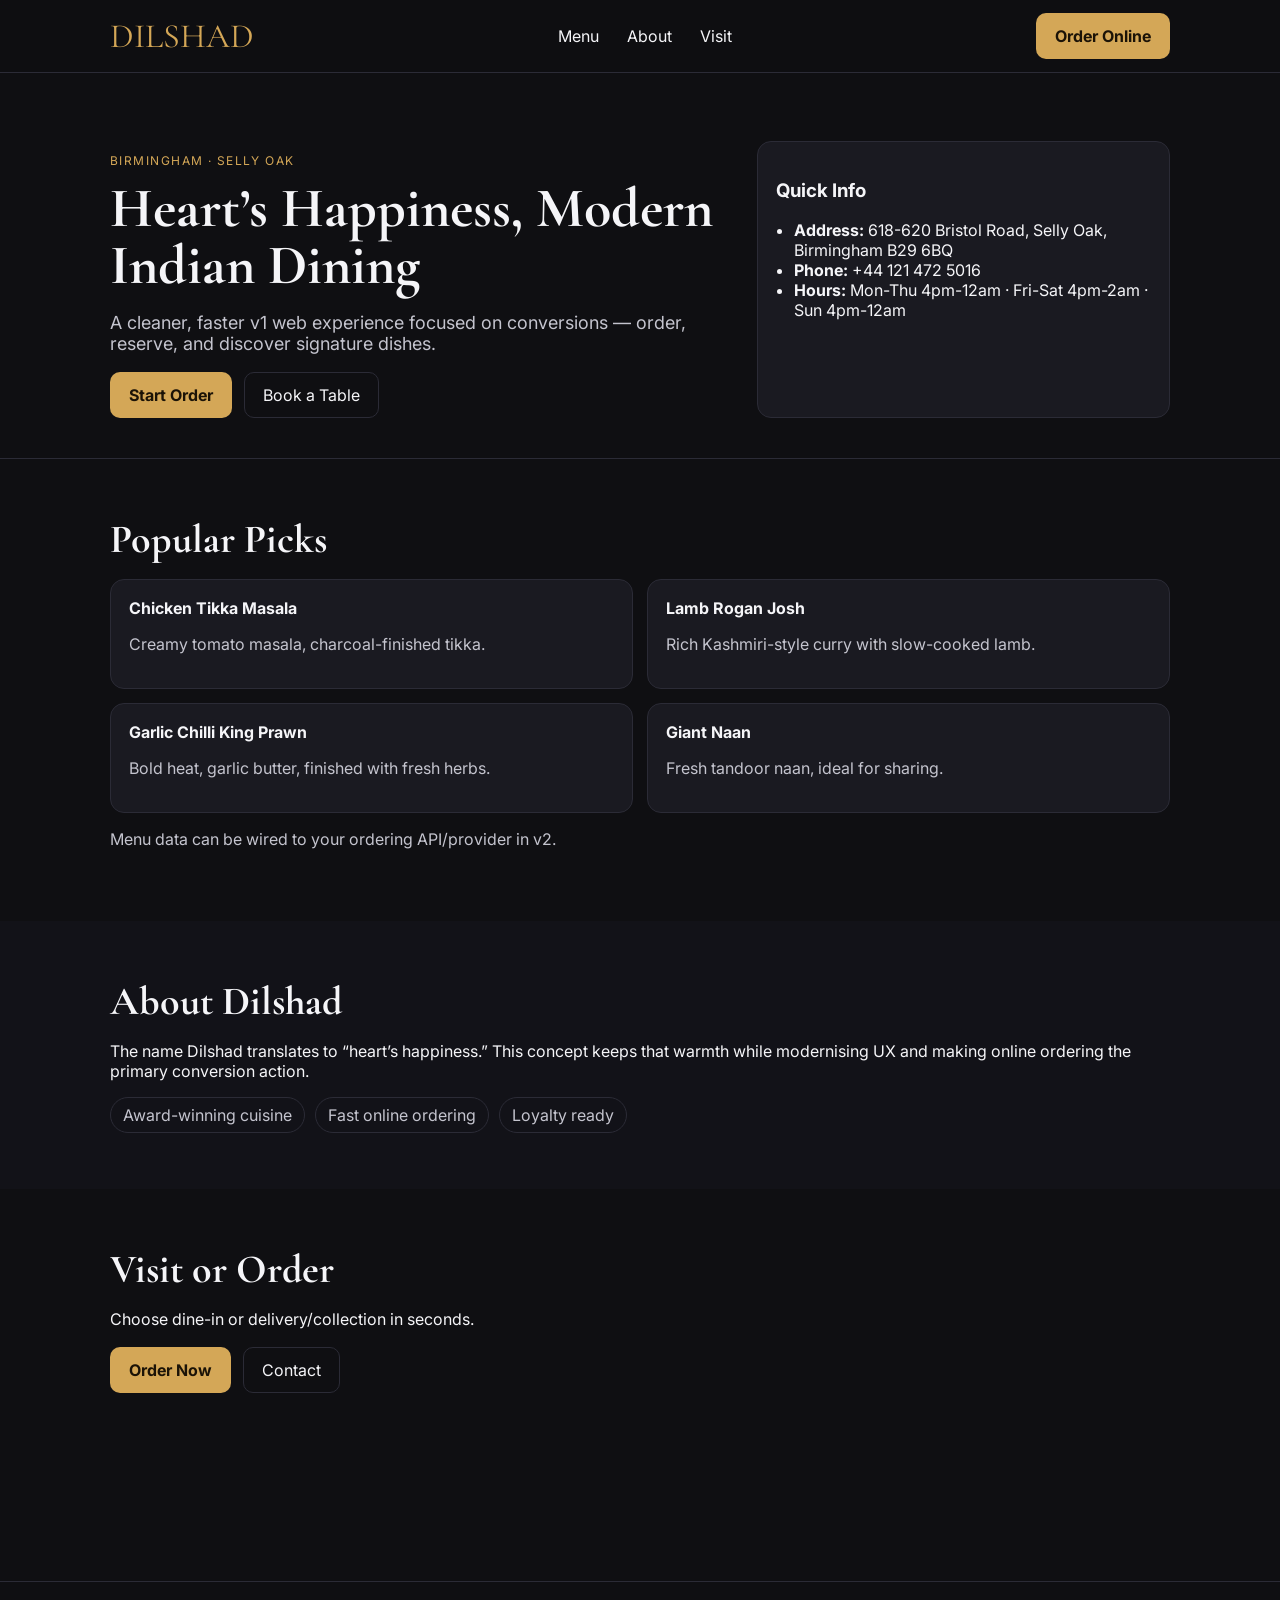
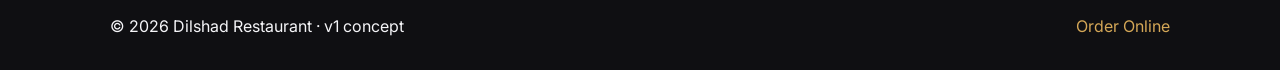
==== index.html @ 2180d4bb "feat: launch Dilshad v1 static website concept with ordering integration" ====
<!doctype html>
<html lang="en">
<head>
  <meta charset="UTF-8" />
  <meta name="viewport" content="width=device-width, initial-scale=1.0" />
  <title>Dilshad Restaurant | Birmingham</title>
  <meta name="description" content="Modern v1 website concept for Dilshad Restaurant with direct ordering integration." />
  <link rel="preconnect" href="https://fonts.googleapis.com">
  <link rel="preconnect" href="https://fonts.gstatic.com" crossorigin>
  <link href="https://fonts.googleapis.com/css2?family=Cormorant+Garamond:wght@500;700&family=Inter:wght@400;500;600;700&display=swap" rel="stylesheet">
  <link rel="stylesheet" href="styles.css" />
</head>
<body>
  <header class="site-header">
    <div class="container nav-wrap">
      <div class="brand">DILSHAD</div>
      <nav>
        <a href="#menu">Menu</a>
        <a href="#about">About</a>
        <a href="#visit">Visit</a>
      </nav>
      <a class="btn btn-primary" id="orderTopBtn" href="#">Order Online</a>
    </div>
  </header>

  <section class="hero">
    <div class="container hero-grid">
      <div>
        <p class="eyebrow">Birmingham · Selly Oak</p>
        <h1>Heart’s Happiness, Modern Indian Dining</h1>
        <p class="lead">A cleaner, faster v1 web experience focused on conversions — order, reserve, and discover signature dishes.</p>
        <div class="hero-cta">
          <a class="btn btn-primary" id="orderHeroBtn" href="#">Start Order</a>
          <a class="btn" id="bookBtn" href="https://dilshadrestau.com/book-a-table" target="_blank" rel="noopener">Book a Table</a>
        </div>
      </div>
      <div class="card">
        <h3>Quick Info</h3>
        <ul>
          <li><strong>Address:</strong> 618-620 Bristol Road, Selly Oak, Birmingham B29 6BQ</li>
          <li><strong>Phone:</strong> +44 121 472 5016</li>
          <li><strong>Hours:</strong> Mon-Thu 4pm-12am · Fri-Sat 4pm-2am · Sun 4pm-12am</li>
        </ul>
      </div>
    </div>
  </section>

  <section class="section" id="menu">
    <div class="container">
      <h2>Popular Picks</h2>
      <div class="menu-grid">
        <article class="dish"><h4>Chicken Tikka Masala</h4><p>Creamy tomato masala, charcoal-finished tikka.</p></article>
        <article class="dish"><h4>Lamb Rogan Josh</h4><p>Rich Kashmiri-style curry with slow-cooked lamb.</p></article>
        <article class="dish"><h4>Garlic Chilli King Prawn</h4><p>Bold heat, garlic butter, finished with fresh herbs.</p></article>
        <article class="dish"><h4>Giant Naan</h4><p>Fresh tandoor naan, ideal for sharing.</p></article>
      </div>
      <p class="muted">Menu data can be wired to your ordering API/provider in v2.</p>
    </div>
  </section>

  <section class="section alt" id="about">
    <div class="container">
      <h2>About Dilshad</h2>
      <p>The name Dilshad translates to “heart’s happiness.” This concept keeps that warmth while modernising UX and making online ordering the primary conversion action.</p>
      <div class="pills">
        <span>Award-winning cuisine</span>
        <span>Fast online ordering</span>
        <span>Loyalty ready</span>
      </div>
    </div>
  </section>

  <section class="section" id="visit">
    <div class="container split">
      <div>
        <h2>Visit or Order</h2>
        <p>Choose dine-in or delivery/collection in seconds.</p>
        <div class="hero-cta">
          <a class="btn btn-primary" id="orderBottomBtn" href="#">Order Now</a>
          <a class="btn" href="https://dilshadrestau.com/contactus" target="_blank" rel="noopener">Contact</a>
        </div>
      </div>
      <iframe class="map" loading="lazy" src="https://maps.google.com/maps?q=618-620%20Bristol%20Road%20Selly%20Oak%20Birmingham&t=&z=14&ie=UTF8&iwloc=&output=embed"></iframe>
    </div>
  </section>

  <footer class="site-footer">
    <div class="container footer-wrap">
      <p>© <span id="year"></span> Dilshad Restaurant · v1 concept</p>
      <a id="orderFooterBtn" href="#">Order Online</a>
    </div>
  </footer>

  <script src="script.js"></script>
</body>
</html>
---- styles.css ----
:root{--bg:#0f0f12;--card:#1a1a21;--text:#f5f5f8;--muted:#c4c4ce;--accent:#d4a757;--line:#2b2b36}
*{box-sizing:border-box}body{margin:0;font-family:Inter,system-ui,sans-serif;background:var(--bg);color:var(--text)}
.container{max-width:1100px;margin:0 auto;padding:0 20px}.site-header{position:sticky;top:0;background:rgba(15,15,18,.9);backdrop-filter:blur(8px);border-bottom:1px solid var(--line)}
.nav-wrap{display:flex;align-items:center;justify-content:space-between;height:72px}.brand{font-family:"Cormorant Garamond",serif;font-size:34px;color:var(--accent)}
nav a{color:var(--text);text-decoration:none;margin:0 12px}.btn{display:inline-block;padding:12px 18px;border-radius:10px;border:1px solid var(--line);color:var(--text);text-decoration:none}
.btn-primary{background:var(--accent);color:#1b1307;border-color:transparent;font-weight:700}.hero{padding:68px 0 40px;border-bottom:1px solid var(--line)}
.hero-grid{display:grid;grid-template-columns:1.2fr .8fr;gap:28px}h1,h2{font-family:"Cormorant Garamond",serif;margin:0 0 10px}h1{font-size:56px;line-height:1.02}h2{font-size:40px}
.eyebrow{text-transform:uppercase;letter-spacing:.12em;color:var(--accent);font-size:12px}.lead{font-size:18px;color:var(--muted);max-width:680px}.hero-cta{display:flex;gap:12px;margin-top:18px;flex-wrap:wrap}
.card,.dish{background:var(--card);border:1px solid var(--line);border-radius:14px;padding:18px}.card ul{padding-left:18px}.section{padding:56px 0}.alt{background:#121218}
.menu-grid{display:grid;grid-template-columns:repeat(2,minmax(0,1fr));gap:14px;margin-top:16px}.dish h4{margin:0 0 6px}.dish p,.muted{color:var(--muted)}
.pills{display:flex;flex-wrap:wrap;gap:10px;margin-top:14px}.pills span{padding:7px 12px;border:1px solid var(--line);border-radius:999px;color:var(--muted)}
.split{display:grid;grid-template-columns:1fr 1fr;gap:20px;align-items:stretch}.map{width:100%;min-height:280px;border:0;border-radius:14px}
.site-footer{border-top:1px solid var(--line);padding:18px 0}.footer-wrap{display:flex;justify-content:space-between;align-items:center}.footer-wrap a{color:var(--accent);text-decoration:none}
@media (max-width:900px){h1{font-size:44px}.hero-grid,.split,.menu-grid{grid-template-columns:1fr}nav{display:none}}
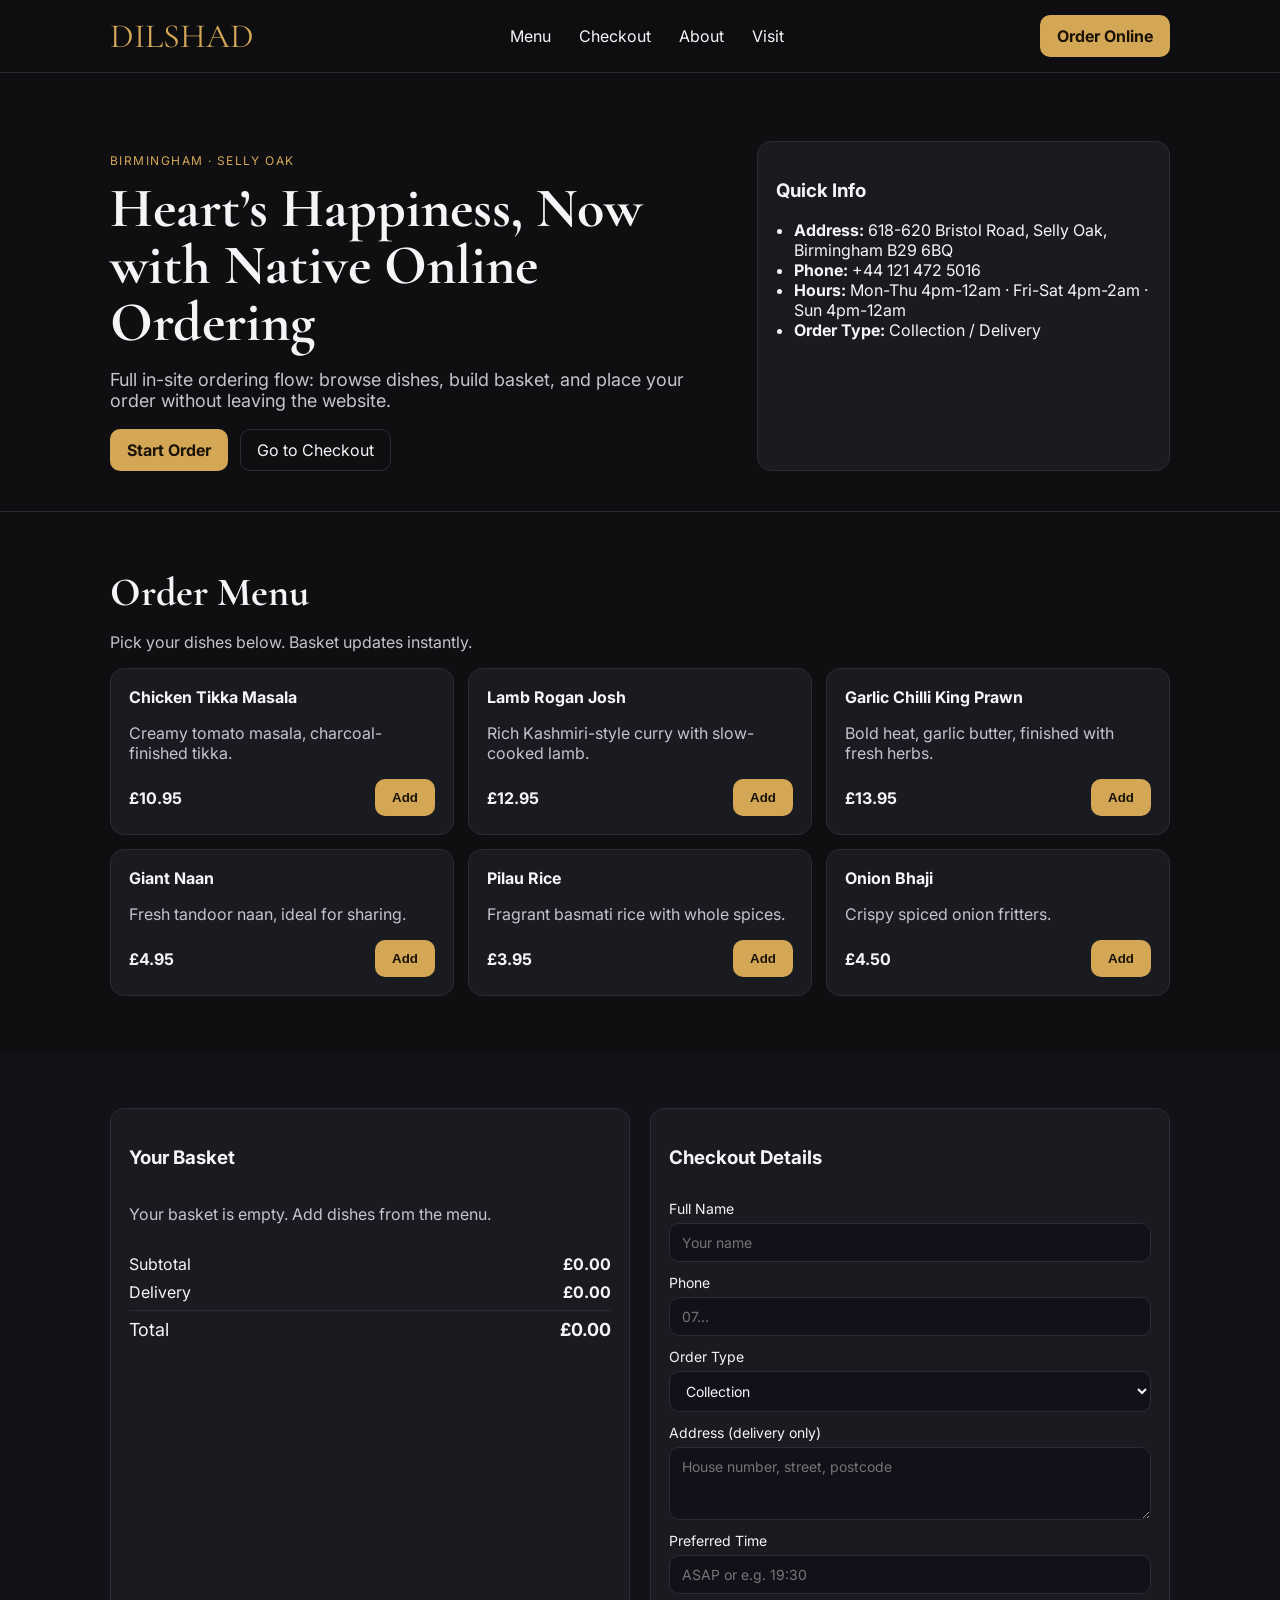
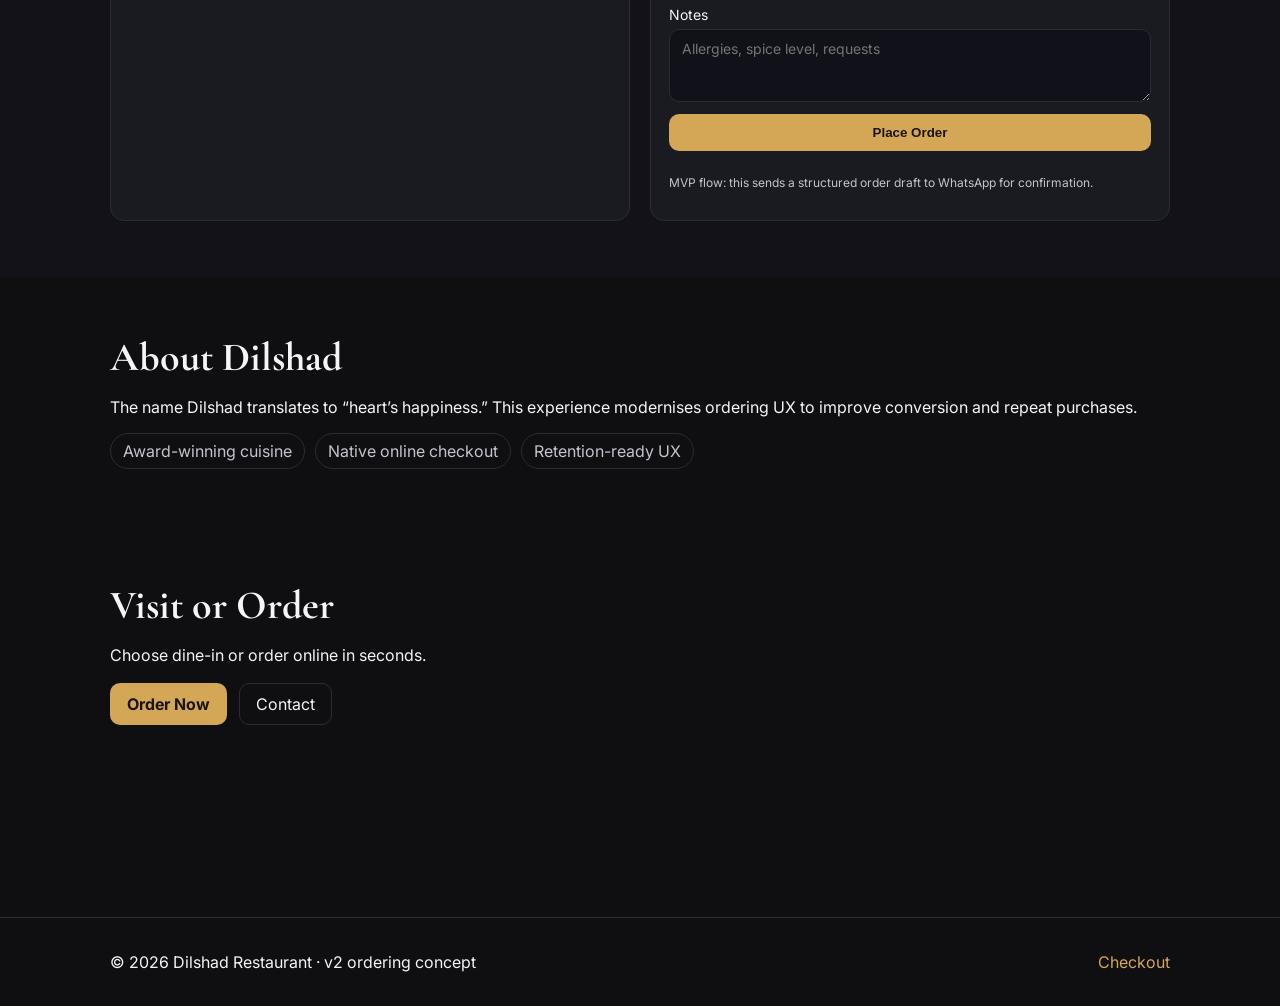
==== commit d473f238: "Implement native menu/cart/checkout MVP (option 2)" ====
--- a/index.html
+++ b/index.html
@@ -4,7 +4,7 @@
   <meta charset="UTF-8" />
   <meta name="viewport" content="width=device-width, initial-scale=1.0" />
   <title>Dilshad Restaurant | Birmingham</title>
-  <meta name="description" content="Modern v1 website concept for Dilshad Restaurant with direct ordering integration." />
+  <meta name="description" content="Modern v1 website concept for Dilshad Restaurant with native menu, basket, and checkout flow." />
   <link rel="preconnect" href="https://fonts.googleapis.com">
   <link rel="preconnect" href="https://fonts.gstatic.com" crossorigin>
   <link href="https://fonts.googleapis.com/css2?family=Cormorant+Garamond:wght@500;700&family=Inter:wght@400;500;600;700&display=swap" rel="stylesheet">
@@ -16,10 +16,11 @@
       <div class="brand">DILSHAD</div>
       <nav>
         <a href="#menu">Menu</a>
+        <a href="#checkout">Checkout</a>
         <a href="#about">About</a>
         <a href="#visit">Visit</a>
       </nav>
-      <a class="btn btn-primary" id="orderTopBtn" href="#">Order Online</a>
+      <a class="btn btn-primary" href="#menu">Order Online</a>
     </div>
   </header>
 
@@ -27,11 +28,11 @@
     <div class="container hero-grid">
       <div>
         <p class="eyebrow">Birmingham · Selly Oak</p>
-        <h1>Heart’s Happiness, Modern Indian Dining</h1>
-        <p class="lead">A cleaner, faster v1 web experience focused on conversions — order, reserve, and discover signature dishes.</p>
+        <h1>Heart’s Happiness, Now with Native Online Ordering</h1>
+        <p class="lead">Full in-site ordering flow: browse dishes, build basket, and place your order without leaving the website.</p>
         <div class="hero-cta">
-          <a class="btn btn-primary" id="orderHeroBtn" href="#">Start Order</a>
-          <a class="btn" id="bookBtn" href="https://dilshadrestau.com/book-a-table" target="_blank" rel="noopener">Book a Table</a>
+          <a class="btn btn-primary" href="#menu">Start Order</a>
+          <a class="btn" href="#checkout">Go to Checkout</a>
         </div>
       </div>
       <div class="card">
@@ -40,6 +41,7 @@
           <li><strong>Address:</strong> 618-620 Bristol Road, Selly Oak, Birmingham B29 6BQ</li>
           <li><strong>Phone:</strong> +44 121 472 5016</li>
           <li><strong>Hours:</strong> Mon-Thu 4pm-12am · Fri-Sat 4pm-2am · Sun 4pm-12am</li>
+          <li><strong>Order Type:</strong> Collection / Delivery</li>
         </ul>
       </div>
     </div>
@@ -47,25 +49,69 @@
 
   <section class="section" id="menu">
     <div class="container">
-      <h2>Popular Picks</h2>
-      <div class="menu-grid">
-        <article class="dish"><h4>Chicken Tikka Masala</h4><p>Creamy tomato masala, charcoal-finished tikka.</p></article>
-        <article class="dish"><h4>Lamb Rogan Josh</h4><p>Rich Kashmiri-style curry with slow-cooked lamb.</p></article>
-        <article class="dish"><h4>Garlic Chilli King Prawn</h4><p>Bold heat, garlic butter, finished with fresh herbs.</p></article>
-        <article class="dish"><h4>Giant Naan</h4><p>Fresh tandoor naan, ideal for sharing.</p></article>
-      </div>
-      <p class="muted">Menu data can be wired to your ordering API/provider in v2.</p>
+      <h2>Order Menu</h2>
+      <p class="muted">Pick your dishes below. Basket updates instantly.</p>
+
+      <div class="menu-grid" id="menuGrid"></div>
     </div>
   </section>
 
-  <section class="section alt" id="about">
+  <section class="section alt" id="checkout">
+    <div class="container checkout-grid">
+      <div class="card">
+        <h3>Your Basket</h3>
+        <div id="cartItems" class="cart-items"></div>
+        <div class="totals">
+          <div><span>Subtotal</span><strong id="subtotal">£0.00</strong></div>
+          <div><span>Delivery</span><strong id="delivery">£0.00</strong></div>
+          <div class="grand"><span>Total</span><strong id="total">£0.00</strong></div>
+        </div>
+      </div>
+
+      <form id="checkoutForm" class="card checkout-form">
+        <h3>Checkout Details</h3>
+
+        <label>Full Name
+          <input required name="name" type="text" placeholder="Your name" />
+        </label>
+
+        <label>Phone
+          <input required name="phone" type="tel" placeholder="07..." />
+        </label>
+
+        <label>Order Type
+          <select name="orderType" id="orderType">
+            <option value="collection">Collection</option>
+            <option value="delivery">Delivery (+£2.50)</option>
+          </select>
+        </label>
+
+        <label id="addressWrap">Address (delivery only)
+          <textarea name="address" id="address" rows="3" placeholder="House number, street, postcode"></textarea>
+        </label>
+
+        <label>Preferred Time
+          <input name="time" type="text" placeholder="ASAP or e.g. 19:30" />
+        </label>
+
+        <label>Notes
+          <textarea name="notes" rows="3" placeholder="Allergies, spice level, requests"></textarea>
+        </label>
+
+        <button class="btn btn-primary" type="submit">Place Order</button>
+        <p class="muted small">MVP flow: this sends a structured order draft to WhatsApp for confirmation.</p>
+      </form>
+    </div>
+  </section>
+
+  <section class="section" id="about">
     <div class="container">
       <h2>About Dilshad</h2>
-      <p>The name Dilshad translates to “heart’s happiness.” This concept keeps that warmth while modernising UX and making online ordering the primary conversion action.</p>
+      <p>The name Dilshad translates to “heart’s happiness.” This experience modernises ordering UX to improve conversion and repeat purchases.</p>
       <div class="pills">
         <span>Award-winning cuisine</span>
-        <span>Fast online ordering</span>
-        <span>Loyalty ready</span>
+        <span>Native online checkout</span>
+        <span>Retention-ready UX</span>
       </div>
     </div>
   </section>
@@ -74,9 +120,9 @@
     <div class="container split">
       <div>
         <h2>Visit or Order</h2>
-        <p>Choose dine-in or delivery/collection in seconds.</p>
+        <p>Choose dine-in or order online in seconds.</p>
         <div class="hero-cta">
-          <a class="btn btn-primary" id="orderBottomBtn" href="#">Order Now</a>
+          <a class="btn btn-primary" href="#menu">Order Now</a>
           <a class="btn" href="https://dilshadrestau.com/contactus" target="_blank" rel="noopener">Contact</a>
         </div>
       </div>
@@ -86,11 +132,11 @@
 
   <footer class="site-footer">
     <div class="container footer-wrap">
-      <p>© <span id="year"></span> Dilshad Restaurant · v1 concept</p>
-      <a id="orderFooterBtn" href="#">Order Online</a>
+      <p>© <span id="year"></span> Dilshad Restaurant · v2 ordering concept</p>
+      <a href="#checkout">Checkout</a>
     </div>
   </footer>
 
   <script src="script.js"></script>
 </body>
-</html>+</html>
--- a/styles.css
+++ b/styles.css
@@ -1,14 +1,46 @@
 :root{--bg:#0f0f12;--card:#1a1a21;--text:#f5f5f8;--muted:#c4c4ce;--accent:#d4a757;--line:#2b2b36}
-*{box-sizing:border-box}body{margin:0;font-family:Inter,system-ui,sans-serif;background:var(--bg);color:var(--text)}
-.container{max-width:1100px;margin:0 auto;padding:0 20px}.site-header{position:sticky;top:0;background:rgba(15,15,18,.9);backdrop-filter:blur(8px);border-bottom:1px solid var(--line)}
-.nav-wrap{display:flex;align-items:center;justify-content:space-between;height:72px}.brand{font-family:"Cormorant Garamond",serif;font-size:34px;color:var(--accent)}
-nav a{color:var(--text);text-decoration:none;margin:0 12px}.btn{display:inline-block;padding:12px 18px;border-radius:10px;border:1px solid var(--line);color:var(--text);text-decoration:none}
-.btn-primary{background:var(--accent);color:#1b1307;border-color:transparent;font-weight:700}.hero{padding:68px 0 40px;border-bottom:1px solid var(--line)}
-.hero-grid{display:grid;grid-template-columns:1.2fr .8fr;gap:28px}h1,h2{font-family:"Cormorant Garamond",serif;margin:0 0 10px}h1{font-size:56px;line-height:1.02}h2{font-size:40px}
-.eyebrow{text-transform:uppercase;letter-spacing:.12em;color:var(--accent);font-size:12px}.lead{font-size:18px;color:var(--muted);max-width:680px}.hero-cta{display:flex;gap:12px;margin-top:18px;flex-wrap:wrap}
-.card,.dish{background:var(--card);border:1px solid var(--line);border-radius:14px;padding:18px}.card ul{padding-left:18px}.section{padding:56px 0}.alt{background:#121218}
-.menu-grid{display:grid;grid-template-columns:repeat(2,minmax(0,1fr));gap:14px;margin-top:16px}.dish h4{margin:0 0 6px}.dish p,.muted{color:var(--muted)}
-.pills{display:flex;flex-wrap:wrap;gap:10px;margin-top:14px}.pills span{padding:7px 12px;border:1px solid var(--line);border-radius:999px;color:var(--muted)}
-.split{display:grid;grid-template-columns:1fr 1fr;gap:20px;align-items:stretch}.map{width:100%;min-height:280px;border:0;border-radius:14px}
-.site-footer{border-top:1px solid var(--line);padding:18px 0}.footer-wrap{display:flex;justify-content:space-between;align-items:center}.footer-wrap a{color:var(--accent);text-decoration:none}
-@media (max-width:900px){h1{font-size:44px}.hero-grid,.split,.menu-grid{grid-template-columns:1fr}nav{display:none}}
+*{box-sizing:border-box}
+body{margin:0;font-family:Inter,system-ui,sans-serif;background:var(--bg);color:var(--text)}
+.container{max-width:1100px;margin:0 auto;padding:0 20px}
+.site-header{position:sticky;top:0;background:rgba(15,15,18,.9);backdrop-filter:blur(8px);border-bottom:1px solid var(--line);z-index:20}
+.nav-wrap{display:flex;align-items:center;justify-content:space-between;height:72px}
+.brand{font-family:"Cormorant Garamond",serif;font-size:34px;color:var(--accent)}
+nav a{color:var(--text);text-decoration:none;margin:0 12px}
+.btn{display:inline-block;padding:10px 16px;border-radius:10px;border:1px solid var(--line);color:var(--text);text-decoration:none;background:transparent;cursor:pointer}
+.btn-primary{background:var(--accent);color:#1b1307;border-color:transparent;font-weight:700}
+.hero{padding:68px 0 40px;border-bottom:1px solid var(--line)}
+.hero-grid{display:grid;grid-template-columns:1.2fr .8fr;gap:28px}
+h1,h2{font-family:"Cormorant Garamond",serif;margin:0 0 10px}
+h1{font-size:56px;line-height:1.02}
+h2{font-size:40px}
+.eyebrow{text-transform:uppercase;letter-spacing:.12em;color:var(--accent);font-size:12px}
+.lead{font-size:18px;color:var(--muted);max-width:680px}
+.hero-cta{display:flex;gap:12px;margin-top:18px;flex-wrap:wrap}
+.card,.dish{background:var(--card);border:1px solid var(--line);border-radius:14px;padding:18px}
+.card ul{padding-left:18px}
+.section{padding:56px 0}
+.alt{background:#121218}
+.menu-grid{display:grid;grid-template-columns:repeat(3,minmax(0,1fr));gap:14px;margin-top:16px}
+.dish h4{margin:0 0 6px}
+.dish p,.muted{color:var(--muted)}
+.dish-foot{display:flex;align-items:center;justify-content:space-between;margin-top:14px}
+.checkout-grid{display:grid;grid-template-columns:1fr 1fr;gap:20px}
+.cart-items{display:grid;gap:10px;margin-top:6px}
+.cart-item{display:flex;justify-content:space-between;align-items:center;padding:12px;border:1px solid var(--line);border-radius:10px;background:#15151c}
+.qty-controls{display:flex;align-items:center;gap:8px}
+.qty-controls button{width:28px;height:28px;border-radius:8px;border:1px solid var(--line);background:#0f0f12;color:var(--text);cursor:pointer}
+.totals{margin-top:14px;display:grid;gap:8px}
+.totals>div{display:flex;justify-content:space-between;align-items:center}
+.totals .grand{padding-top:8px;border-top:1px solid var(--line);font-size:18px}
+.checkout-form{display:grid;gap:12px}
+.checkout-form label{display:grid;gap:6px;font-size:14px}
+.checkout-form input,.checkout-form select,.checkout-form textarea{width:100%;padding:10px 12px;border:1px solid var(--line);border-radius:10px;background:#111119;color:var(--text);font:inherit}
+.small{font-size:12px}
+.pills{display:flex;flex-wrap:wrap;gap:10px;margin-top:14px}
+.pills span{padding:7px 12px;border:1px solid var(--line);border-radius:999px;color:var(--muted)}
+.split{display:grid;grid-template-columns:1fr 1fr;gap:20px;align-items:stretch}
+.map{width:100%;min-height:280px;border:0;border-radius:14px}
+.site-footer{border-top:1px solid var(--line);padding:18px 0}
+.footer-wrap{display:flex;justify-content:space-between;align-items:center}
+.footer-wrap a{color:var(--accent);text-decoration:none}
+@media (max-width:900px){h1{font-size:44px}.hero-grid,.split,.checkout-grid,.menu-grid{grid-template-columns:1fr}nav{display:none}}
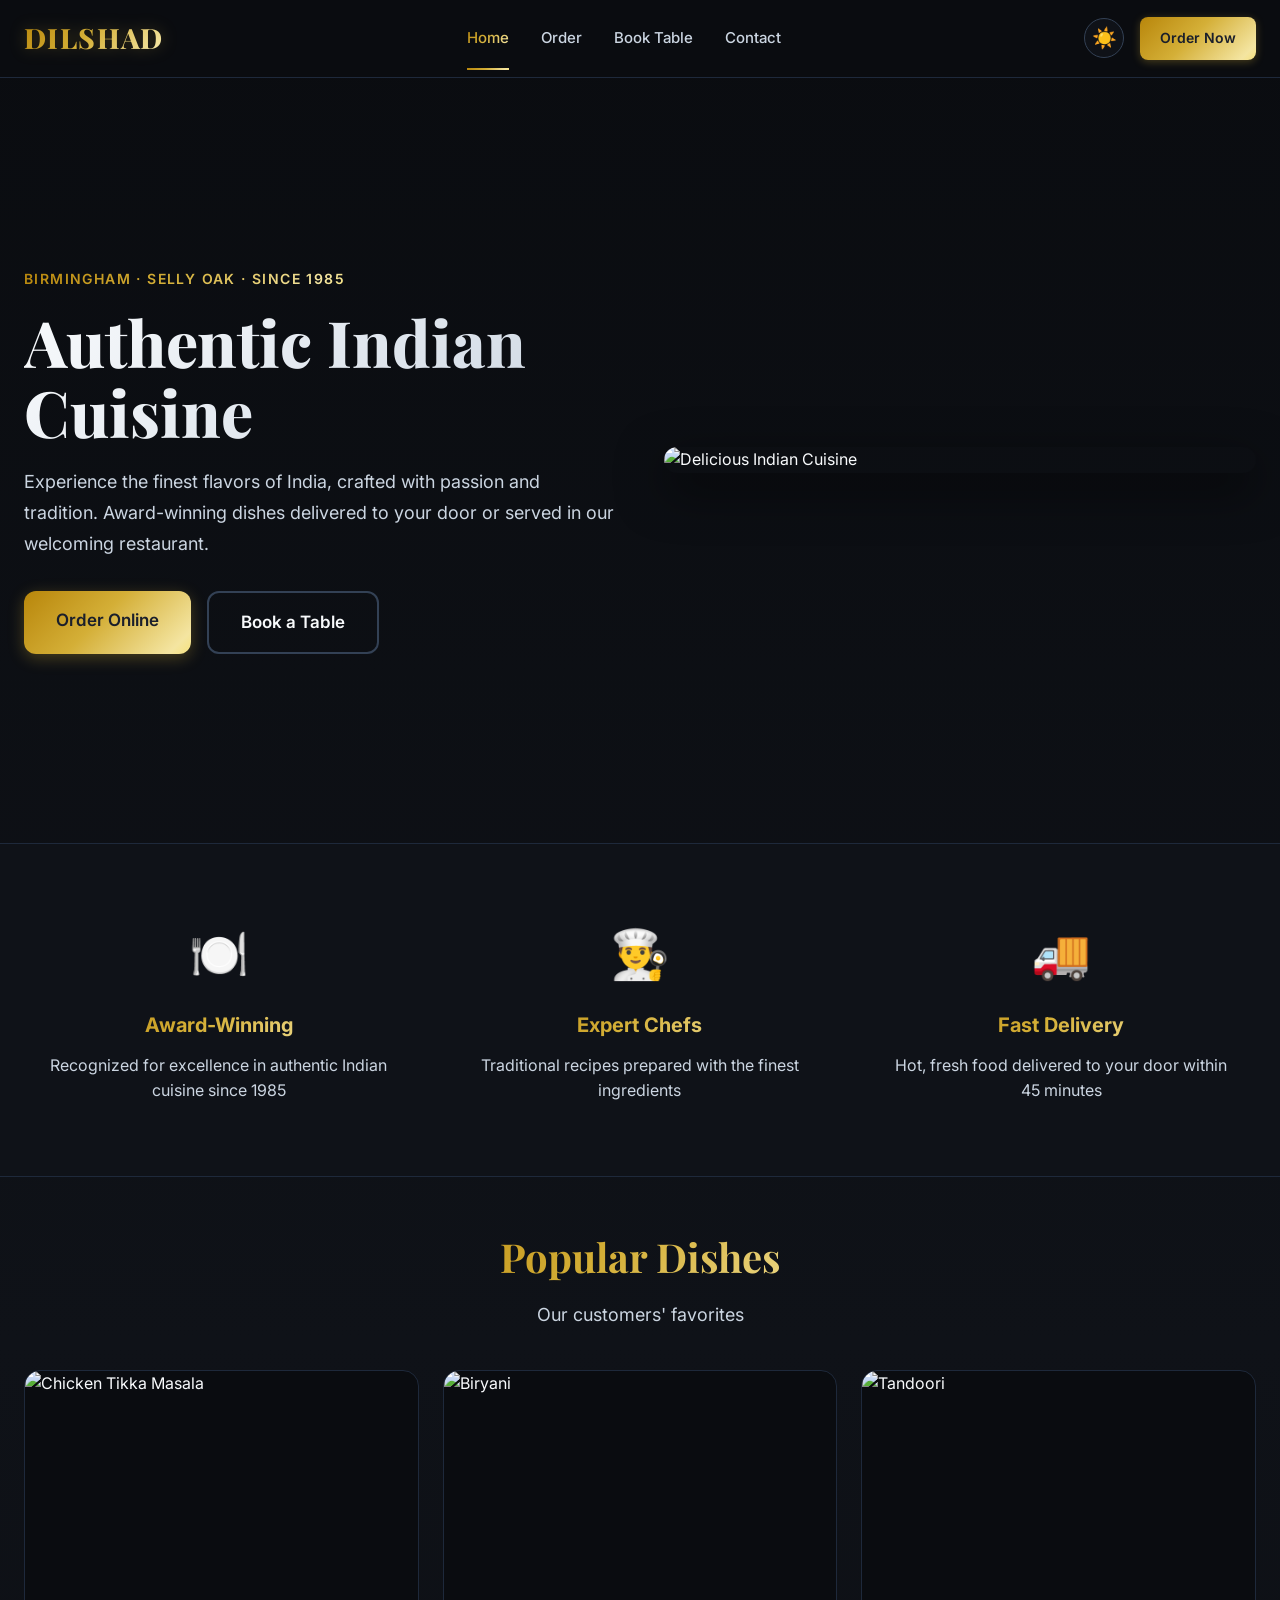
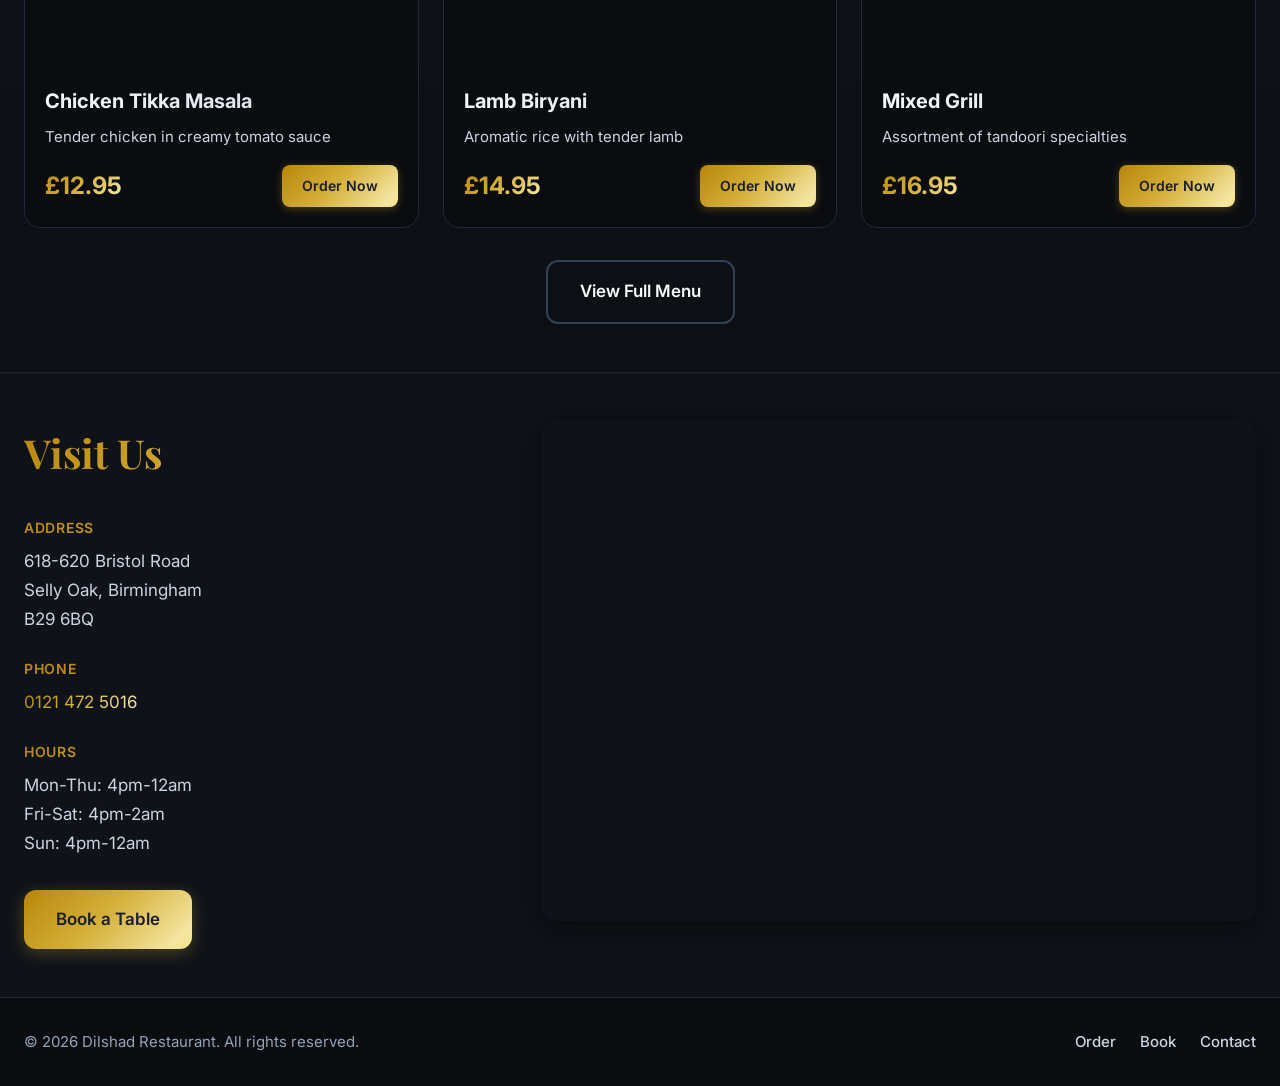
==== commit 438359ff: "Back up local working files from Mac mini" ====
--- a/index.html
+++ b/index.html
@@ -3,140 +3,200 @@
 <head>
   <meta charset="UTF-8" />
   <meta name="viewport" content="width=device-width, initial-scale=1.0" />
-  <title>Dilshad Restaurant | Birmingham</title>
-  <meta name="description" content="Modern v1 website concept for Dilshad Restaurant with native menu, basket, and checkout flow." />
+  <title>Dilshad Restaurant | Award-Winning Indian Cuisine in Birmingham</title>
+  <meta name="description" content="Experience authentic Indian cuisine at Dilshad Restaurant in Selly Oak, Birmingham. Order online or book a table." />
   <link rel="preconnect" href="https://fonts.googleapis.com">
   <link rel="preconnect" href="https://fonts.gstatic.com" crossorigin>
-  <link href="https://fonts.googleapis.com/css2?family=Cormorant+Garamond:wght@500;700&family=Inter:wght@400;500;600;700&display=swap" rel="stylesheet">
+  <link href="https://fonts.googleapis.com/css2?family=Playfair+Display:wght@600;700;800&family=Inter:wght@400;500;600;700&display=swap" rel="stylesheet">
   <link rel="stylesheet" href="styles.css" />
 </head>
 <body>
-  <header class="site-header">
-    <div class="container nav-wrap">
-      <div class="brand">DILSHAD</div>
-      <nav>
-        <a href="#menu">Menu</a>
-        <a href="#checkout">Checkout</a>
-        <a href="#about">About</a>
-        <a href="#visit">Visit</a>
+  <!-- Minimal Header -->
+  <header class="header-minimal">
+    <div class="container-fluid">
+      <a href="index.html" class="logo">DILSHAD</a>
+      <nav class="nav-minimal">
+        <a href="index.html" class="active">Home</a>
+        <a href="menu.html">Order</a>
+        <a href="reservations.html">Book Table</a>
+        <a href="contact.html">Contact</a>
       </nav>
-      <a class="btn btn-primary" href="#menu">Order Online</a>
+      <div class="header-actions">
+        <button class="theme-toggle" id="themeToggle" aria-label="Toggle theme">
+          <span class="theme-icon">☀️</span>
+        </button>
+        <a href="menu.html" class="btn-primary-small">Order Now</a>
+      </div>
     </div>
   </header>
 
-  <section class="hero">
-    <div class="container hero-grid">
-      <div>
-        <p class="eyebrow">Birmingham · Selly Oak</p>
-        <h1>Heart’s Happiness, Now with Native Online Ordering</h1>
-        <p class="lead">Full in-site ordering flow: browse dishes, build basket, and place your order without leaving the website.</p>
-        <div class="hero-cta">
-          <a class="btn btn-primary" href="#menu">Start Order</a>
-          <a class="btn" href="#checkout">Go to Checkout</a>
-        </div>
-      </div>
-      <div class="card">
-        <h3>Quick Info</h3>
-        <ul>
-          <li><strong>Address:</strong> 618-620 Bristol Road, Selly Oak, Birmingham B29 6BQ</li>
-          <li><strong>Phone:</strong> +44 121 472 5016</li>
-          <li><strong>Hours:</strong> Mon-Thu 4pm-12am · Fri-Sat 4pm-2am · Sun 4pm-12am</li>
-          <li><strong>Order Type:</strong> Collection / Delivery</li>
-        </ul>
-      </div>
-    </div>
-  </section>
-
-  <section class="section" id="menu">
-    <div class="container">
-      <h2>Order Menu</h2>
-      <p class="muted">Pick your dishes below. Basket updates instantly.</p>
-
-      <div class="menu-grid" id="menuGrid"></div>
-    </div>
-  </section>
-
-  <section class="section alt" id="checkout">
-    <div class="container checkout-grid">
-      <div class="card">
-        <h3>Your Basket</h3>
-        <div id="cartItems" class="cart-items"></div>
-        <div class="totals">
-          <div><span>Subtotal</span><strong id="subtotal">£0.00</strong></div>
-          <div><span>Delivery</span><strong id="delivery">£0.00</strong></div>
-          <div class="grand"><span>Total</span><strong id="total">£0.00</strong></div>
-        </div>
-      </div>
-
-      <form id="checkoutForm" class="card checkout-form">
-        <h3>Checkout Details</h3>
-
-        <label>Full Name
-          <input required name="name" type="text" placeholder="Your name" />
-        </label>
-
-        <label>Phone
-          <input required name="phone" type="tel" placeholder="07..." />
-        </label>
-
-        <label>Order Type
-          <select name="orderType" id="orderType">
-            <option value="collection">Collection</option>
-            <option value="delivery">Delivery (+£2.50)</option>
-          </select>
-        </label>
-
-        <label id="addressWrap">Address (delivery only)
-          <textarea name="address" id="address" rows="3" placeholder="House number, street, postcode"></textarea>
-        </label>
-
-        <label>Preferred Time
-          <input name="time" type="text" placeholder="ASAP or e.g. 19:30" />
-        </label>
-
-        <label>Notes
-          <textarea name="notes" rows="3" placeholder="Allergies, spice level, requests"></textarea>
-        </label>
-
-        <button class="btn btn-primary" type="submit">Place Order</button>
-        <p class="muted small">MVP flow: this sends a structured order draft to WhatsApp for confirmation.</p>
-      </form>
-    </div>
-  </section>
-
-  <section class="section" id="about">
-    <div class="container">
-      <h2>About Dilshad</h2>
-      <p>The name Dilshad translates to “heart’s happiness.” This experience modernises ordering UX to improve conversion and repeat purchases.</p>
-      <div class="pills">
-        <span>Award-winning cuisine</span>
-        <span>Native online checkout</span>
-        <span>Retention-ready UX</span>
-      </div>
-    </div>
-  </section>
-
-  <section class="section" id="visit">
-    <div class="container split">
-      <div>
-        <h2>Visit or Order</h2>
-        <p>Choose dine-in or order online in seconds.</p>
-        <div class="hero-cta">
-          <a class="btn btn-primary" href="#menu">Order Now</a>
-          <a class="btn" href="https://dilshadrestau.com/contactus" target="_blank" rel="noopener">Contact</a>
-        </div>
-      </div>
-      <iframe class="map" loading="lazy" src="https://maps.google.com/maps?q=618-620%20Bristol%20Road%20Selly%20Oak%20Birmingham&t=&z=14&ie=UTF8&iwloc=&output=embed"></iframe>
-    </div>
-  </section>
-
-  <footer class="site-footer">
-    <div class="container footer-wrap">
-      <p>© <span id="year"></span> Dilshad Restaurant · v2 ordering concept</p>
-      <a href="#checkout">Checkout</a>
+  <!-- Hero Section -->
+  <section class="hero-home">
+    <div class="container-fluid">
+      <div class="hero-content-home">
+        <div class="hero-text-home">
+          <span class="eyebrow-home">Birmingham · Selly Oak · Since 1985</span>
+          <h1 class="hero-title">Authentic Indian Cuisine</h1>
+          <p class="hero-subtitle">Experience the finest flavors of India, crafted with passion and tradition. Award-winning dishes delivered to your door or served in our welcoming restaurant.</p>
+          <div class="hero-cta">
+            <a href="menu.html" class="btn-primary-large">Order Online</a>
+            <a href="reservations.html" class="btn-secondary-large">Book a Table</a>
+          </div>
+        </div>
+        <div class="hero-image-home">
+          <img src="https://images.unsplash.com/photo-1585937421612-70a008356fbe?w=1200&q=85" alt="Delicious Indian Cuisine" />
+        </div>
+      </div>
+    </div>
+  </section>
+
+  <!-- Features Section -->
+  <section class="features-section">
+    <div class="container-fluid">
+      <div class="features-grid">
+        <div class="feature-card">
+          <div class="feature-icon">🍽️</div>
+          <h3>Award-Winning</h3>
+          <p>Recognized for excellence in authentic Indian cuisine since 1985</p>
+        </div>
+        <div class="feature-card">
+          <div class="feature-icon">👨‍🍳</div>
+          <h3>Expert Chefs</h3>
+          <p>Traditional recipes prepared with the finest ingredients</p>
+        </div>
+        <div class="feature-card">
+          <div class="feature-icon">🚚</div>
+          <h3>Fast Delivery</h3>
+          <p>Hot, fresh food delivered to your door within 45 minutes</p>
+        </div>
+      </div>
+    </div>
+  </section>
+
+  <!-- Popular Dishes -->
+  <section class="popular-section">
+    <div class="container-fluid">
+      <div class="section-header">
+        <h2>Popular Dishes</h2>
+        <p>Our customers' favorites</p>
+      </div>
+      <div class="popular-grid">
+        <div class="popular-card">
+          <div class="popular-image">
+            <img src="https://images.unsplash.com/photo-1603894584373-5ac82b2ae398?w=800&q=80" alt="Chicken Tikka Masala" />
+          </div>
+          <div class="popular-content">
+            <h3>Chicken Tikka Masala</h3>
+            <p>Tender chicken in creamy tomato sauce</p>
+            <div class="popular-footer">
+              <span class="popular-price">£12.95</span>
+              <a href="menu.html" class="btn-order">Order Now</a>
+            </div>
+          </div>
+        </div>
+        <div class="popular-card">
+          <div class="popular-image">
+            <img src="https://images.unsplash.com/photo-1563379091339-03b21ab4a4f8?w=800&q=80" alt="Biryani" />
+          </div>
+          <div class="popular-content">
+            <h3>Lamb Biryani</h3>
+            <p>Aromatic rice with tender lamb</p>
+            <div class="popular-footer">
+              <span class="popular-price">£14.95</span>
+              <a href="menu.html" class="btn-order">Order Now</a>
+            </div>
+          </div>
+        </div>
+        <div class="popular-card">
+          <div class="popular-image">
+            <img src="https://images.unsplash.com/photo-1599487488170-d11ec9c172f0?w=800&q=80" alt="Tandoori" />
+          </div>
+          <div class="popular-content">
+            <h3>Mixed Grill</h3>
+            <p>Assortment of tandoori specialties</p>
+            <div class="popular-footer">
+              <span class="popular-price">£16.95</span>
+              <a href="menu.html" class="btn-order">Order Now</a>
+            </div>
+          </div>
+        </div>
+      </div>
+      <div class="section-cta">
+        <a href="menu.html" class="btn-secondary-large">View Full Menu</a>
+      </div>
+    </div>
+  </section>
+
+  <!-- Location Section -->
+  <section class="location-section">
+    <div class="container-fluid">
+      <div class="location-content">
+        <div class="location-info">
+          <h2>Visit Us</h2>
+          <div class="info-item">
+            <strong>Address</strong>
+            <p>618-620 Bristol Road<br>Selly Oak, Birmingham<br>B29 6BQ</p>
+          </div>
+          <div class="info-item">
+            <strong>Phone</strong>
+            <p><a href="tel:+441214725016">0121 472 5016</a></p>
+          </div>
+          <div class="info-item">
+            <strong>Hours</strong>
+            <p>Mon-Thu: 4pm-12am<br>Fri-Sat: 4pm-2am<br>Sun: 4pm-12am</p>
+          </div>
+          <div class="location-cta">
+            <a href="reservations.html" class="btn-primary-large">Book a Table</a>
+          </div>
+        </div>
+        <div class="location-map">
+          <iframe 
+            src="https://www.google.com/maps/embed?pb=!1m18!1m12!1m3!1d2432.8!2d-1.9447!3d52.4389!2m3!1f0!2f0!3f0!3m2!1i1024!2i768!4f13.1!3m3!1m2!1s0x4870bc8a0!2s618-620%20Bristol%20Rd%2C%20Birmingham%20B29%206BQ!5e0!3m2!1sen!2suk!4v1234567890" 
+            width="100%" 
+            height="100%" 
+            style="border:0; border-radius: var(--radius-xl);" 
+            allowfullscreen="" 
+            loading="lazy" 
+            referrerpolicy="no-referrer-when-downgrade"
+            title="Dilshad Restaurant Location">
+          </iframe>
+        </div>
+      </div>
+    </div>
+  </section>
+
+  <!-- Footer -->
+  <footer class="footer-minimal">
+    <div class="container-fluid">
+      <div class="footer-content">
+        <p>&copy; 2026 Dilshad Restaurant. All rights reserved.</p>
+        <div class="footer-links">
+          <a href="menu.html">Order</a>
+          <a href="reservations.html">Book</a>
+          <a href="contact.html">Contact</a>
+        </div>
+      </div>
     </div>
   </footer>
 
-  <script src="script.js"></script>
+  <script>
+    // Theme toggle
+    const themeToggle = document.getElementById('themeToggle');
+    themeToggle.addEventListener('click', () => {
+      document.body.classList.toggle('light-theme');
+      const isLight = document.body.classList.contains('light-theme');
+      themeToggle.querySelector('.theme-icon').textContent = isLight ? '🌙' : '☀️';
+      localStorage.setItem('dilshad-theme', isLight ? 'light' : 'dark');
+    });
+
+    // Load theme preference (default to dark)
+    const savedTheme = localStorage.getItem('dilshad-theme');
+    if (savedTheme === 'light') {
+      document.body.classList.add('light-theme');
+      themeToggle.querySelector('.theme-icon').textContent = '🌙';
+    } else {
+      themeToggle.querySelector('.theme-icon').textContent = '☀️';
+    }
+  </script>
 </body>
 </html>
--- a/styles.css
+++ b/styles.css
@@ -1,46 +1,1658 @@
-:root{--bg:#0f0f12;--card:#1a1a21;--text:#f5f5f8;--muted:#c4c4ce;--accent:#d4a757;--line:#2b2b36}
-*{box-sizing:border-box}
-body{margin:0;font-family:Inter,system-ui,sans-serif;background:var(--bg);color:var(--text)}
-.container{max-width:1100px;margin:0 auto;padding:0 20px}
-.site-header{position:sticky;top:0;background:rgba(15,15,18,.9);backdrop-filter:blur(8px);border-bottom:1px solid var(--line);z-index:20}
-.nav-wrap{display:flex;align-items:center;justify-content:space-between;height:72px}
-.brand{font-family:"Cormorant Garamond",serif;font-size:34px;color:var(--accent)}
-nav a{color:var(--text);text-decoration:none;margin:0 12px}
-.btn{display:inline-block;padding:10px 16px;border-radius:10px;border:1px solid var(--line);color:var(--text);text-decoration:none;background:transparent;cursor:pointer}
-.btn-primary{background:var(--accent);color:#1b1307;border-color:transparent;font-weight:700}
-.hero{padding:68px 0 40px;border-bottom:1px solid var(--line)}
-.hero-grid{display:grid;grid-template-columns:1.2fr .8fr;gap:28px}
-h1,h2{font-family:"Cormorant Garamond",serif;margin:0 0 10px}
-h1{font-size:56px;line-height:1.02}
-h2{font-size:40px}
-.eyebrow{text-transform:uppercase;letter-spacing:.12em;color:var(--accent);font-size:12px}
-.lead{font-size:18px;color:var(--muted);max-width:680px}
-.hero-cta{display:flex;gap:12px;margin-top:18px;flex-wrap:wrap}
-.card,.dish{background:var(--card);border:1px solid var(--line);border-radius:14px;padding:18px}
-.card ul{padding-left:18px}
-.section{padding:56px 0}
-.alt{background:#121218}
-.menu-grid{display:grid;grid-template-columns:repeat(3,minmax(0,1fr));gap:14px;margin-top:16px}
-.dish h4{margin:0 0 6px}
-.dish p,.muted{color:var(--muted)}
-.dish-foot{display:flex;align-items:center;justify-content:space-between;margin-top:14px}
-.checkout-grid{display:grid;grid-template-columns:1fr 1fr;gap:20px}
-.cart-items{display:grid;gap:10px;margin-top:6px}
-.cart-item{display:flex;justify-content:space-between;align-items:center;padding:12px;border:1px solid var(--line);border-radius:10px;background:#15151c}
-.qty-controls{display:flex;align-items:center;gap:8px}
-.qty-controls button{width:28px;height:28px;border-radius:8px;border:1px solid var(--line);background:#0f0f12;color:var(--text);cursor:pointer}
-.totals{margin-top:14px;display:grid;gap:8px}
-.totals>div{display:flex;justify-content:space-between;align-items:center}
-.totals .grand{padding-top:8px;border-top:1px solid var(--line);font-size:18px}
-.checkout-form{display:grid;gap:12px}
-.checkout-form label{display:grid;gap:6px;font-size:14px}
-.checkout-form input,.checkout-form select,.checkout-form textarea{width:100%;padding:10px 12px;border:1px solid var(--line);border-radius:10px;background:#111119;color:var(--text);font:inherit}
-.small{font-size:12px}
-.pills{display:flex;flex-wrap:wrap;gap:10px;margin-top:14px}
-.pills span{padding:7px 12px;border:1px solid var(--line);border-radius:999px;color:var(--muted)}
-.split{display:grid;grid-template-columns:1fr 1fr;gap:20px;align-items:stretch}
-.map{width:100%;min-height:280px;border:0;border-radius:14px}
-.site-footer{border-top:1px solid var(--line);padding:18px 0}
-.footer-wrap{display:flex;justify-content:space-between;align-items:center}
-.footer-wrap a{color:var(--accent);text-decoration:none}
-@media (max-width:900px){h1{font-size:44px}.hero-grid,.split,.checkout-grid,.menu-grid{grid-template-columns:1fr}nav{display:none}}
+/* Dilshad Restaurant - Kasa Sushi Inspired Design */
+
+:root {
+  /* Dark Theme Colors */
+  --bg-primary: #0A0C10;
+  --bg-secondary: #0F1218;
+  --bg-tertiary: #151922;
+  --bg-hover: #1A1F2B;
+  
+  /* Text Colors */
+  --text-primary: #F8FAFC;
+  --text-secondary: #CBD5E1;
+  --text-muted: #94A3B8;
+  --text-light: #64748B;
+  
+  /* Gold Accent with Metallic Gradient */
+  --accent-gold: #D4AF37;
+  --accent-gold-light: #E8C55B;
+  --accent-gold-dark: #B8941F;
+  
+  /* Metallic Gold Gradient */
+  --gold-metallic: linear-gradient(
+    135deg,
+    #B8860B 0%,
+    #D4AF37 15%,
+    #F4E5A1 30%,
+    #FFD700 45%,
+    #FFED4E 50%,
+    #FFD700 55%,
+    #F4E5A1 70%,
+    #D4AF37 85%,
+    #B8860B 100%
+  );
+  
+  /* Borders */
+  --border-light: #1E293B;
+  --border-medium: #334155;
+  --border-dark: #475569;
+  
+  /* Status Colors */
+  --success: #10B981;
+  --error: #EF4444;
+  --warning: #F59E0B;
+  --info: #3B82F6;
+  
+  /* Shadows */
+  --shadow-sm: 0 2px 8px rgba(0, 0, 0, 0.3);
+  --shadow-md: 0 4px 16px rgba(0, 0, 0, 0.4);
+  --shadow-lg: 0 8px 32px rgba(0, 0, 0, 0.5);
+  --shadow-xl: 0 16px 48px rgba(0, 0, 0, 0.6);
+  
+  /* Typography */
+  --font-display: 'Playfair Display', Georgia, serif;
+  --font-body: 'Inter', -apple-system, BlinkMacSystemFont, sans-serif;
+  
+  /* Spacing */
+  --space-1: 0.25rem;
+  --space-2: 0.5rem;
+  --space-3: 0.75rem;
+  --space-4: 1rem;
+  --space-5: 1.25rem;
+  --space-6: 1.5rem;
+  --space-8: 2rem;
+  --space-10: 2.5rem;
+  --space-12: 3rem;
+  
+  /* Border Radius */
+  --radius-sm: 0.375rem;
+  --radius-md: 0.5rem;
+  --radius-lg: 0.75rem;
+  --radius-xl: 1rem;
+  
+  /* Transitions */
+  --transition-fast: 150ms ease;
+  --transition-base: 250ms ease;
+  --transition-slow: 350ms ease;
+}
+
+/* Light Theme */
+body.light-theme {
+  --bg-primary: #FFFFFF;
+  --bg-secondary: #F8F9FA;
+  --bg-tertiary: #F1F3F5;
+  --bg-hover: #E9ECEF;
+  
+  --text-primary: #212529;
+  --text-secondary: #495057;
+  --text-muted: #6C757D;
+  --text-light: #ADB5BD;
+  
+  --border-light: #E9ECEF;
+  --border-medium: #DEE2E6;
+  --border-dark: #CED4DA;
+  
+  --shadow-sm: 0 1px 3px rgba(0, 0, 0, 0.08);
+  --shadow-md: 0 4px 12px rgba(0, 0, 0, 0.1);
+  --shadow-lg: 0 8px 24px rgba(0, 0, 0, 0.12);
+  --shadow-xl: 0 16px 48px rgba(0, 0, 0, 0.15);
+}
+
+* {
+  box-sizing: border-box;
+  margin: 0;
+  padding: 0;
+}
+
+html {
+  scroll-behavior: smooth;
+}
+
+body {
+  font-family: var(--font-body);
+  background: linear-gradient(180deg, #0A0C10 0%, #0F1218 50%, #0A0C10 100%);
+  color: var(--text-primary);
+  line-height: 1.6;
+  transition: background-color 0.3s ease, color 0.3s ease;
+}
+
+/* Gold Glistening Animations */
+@keyframes goldGlisten {
+  0%, 100% {
+    background-position: 0% 50%;
+  }
+  50% {
+    background-position: 100% 50%;
+  }
+}
+
+@keyframes goldGlistenSlow {
+  0%, 100% {
+    background-position: 0% 50%;
+  }
+  50% {
+    background-position: 100% 50%;
+  }
+}
+
+.container-fluid {
+  max-width: 1400px;
+  margin: 0 auto;
+  padding: 0 var(--space-6);
+}
+
+/* Header */
+.header-minimal {
+  position: sticky;
+  top: 0;
+  z-index: 100;
+  background: var(--bg-primary);
+  border-bottom: 1px solid var(--border-light);
+  padding: var(--space-4) 0;
+  transition: all var(--transition-base);
+}
+
+.header-minimal .container-fluid {
+  display: flex;
+  align-items: center;
+  justify-content: space-between;
+  gap: var(--space-6);
+}
+
+.logo {
+  font-family: var(--font-display);
+  font-size: 1.75rem;
+  font-weight: 800;
+  background: var(--gold-metallic);
+  background-size: 300% 300%;
+  -webkit-background-clip: text;
+  -webkit-text-fill-color: transparent;
+  background-clip: text;
+  text-decoration: none;
+  letter-spacing: 0.05em;
+  animation: goldGlisten 12s ease-in-out infinite;
+  filter: drop-shadow(0 0 8px rgba(212, 175, 55, 0.3));
+}
+
+.nav-minimal {
+  display: flex;
+  gap: var(--space-8);
+}
+
+.nav-minimal a {
+  color: var(--text-secondary);
+  text-decoration: none;
+  font-weight: 500;
+  font-size: 0.9375rem;
+  transition: color var(--transition-fast);
+  position: relative;
+}
+
+.nav-minimal a:hover,
+.nav-minimal a.active {
+  background: var(--gold-metallic);
+  background-size: 300% 300%;
+  -webkit-background-clip: text;
+  -webkit-text-fill-color: transparent;
+  background-clip: text;
+}
+
+.nav-minimal a.active::after {
+  content: '';
+  position: absolute;
+  bottom: -1.25rem;
+  left: 0;
+  right: 0;
+  height: 2px;
+  background: var(--gold-metallic);
+  background-size: 300% 300%;
+  animation: goldGlisten 10s ease-in-out infinite;
+}
+
+.header-actions {
+  display: flex;
+  align-items: center;
+  gap: var(--space-4);
+}
+
+.theme-toggle {
+  width: 40px;
+  height: 40px;
+  border-radius: 50%;
+  border: 1px solid var(--border-medium);
+  background: var(--bg-secondary);
+  cursor: pointer;
+  display: flex;
+  align-items: center;
+  justify-content: center;
+  font-size: 1.25rem;
+  transition: all var(--transition-fast);
+}
+
+.theme-toggle:hover {
+  background: var(--bg-hover);
+  border-color: var(--accent-gold);
+}
+
+.account-link {
+  background: var(--gold-metallic);
+  background-size: 300% 300%;
+  -webkit-background-clip: text;
+  -webkit-text-fill-color: transparent;
+  background-clip: text;
+  text-decoration: none;
+  font-weight: 500;
+  font-size: 0.9375rem;
+  transition: filter var(--transition-fast);
+}
+
+.account-link:hover {
+  filter: brightness(1.2);
+}
+
+.mobile-menu-btn {
+  display: none;
+  width: 40px;
+  height: 40px;
+  border: 1px solid var(--border-medium);
+  background: var(--bg-secondary);
+  border-radius: var(--radius-md);
+  font-size: 1.25rem;
+  cursor: pointer;
+}
+
+/* Location Banner */
+.location-banner {
+  background: var(--bg-secondary);
+  border-bottom: 1px solid var(--border-light);
+  padding: var(--space-3) 0;
+}
+
+.location-banner .container-fluid {
+  display: flex;
+  align-items: center;
+  justify-content: space-between;
+}
+
+.location-text {
+  font-size: 0.875rem;
+  color: var(--text-secondary);
+}
+
+.location-text strong {
+  color: var(--text-primary);
+  font-weight: 600;
+}
+
+.btn-change-location {
+  padding: 0.375rem 1rem;
+  background: transparent;
+  border: 1px solid var(--border-medium);
+  border-radius: var(--radius-md);
+  color: var(--accent-gold);
+  font-weight: 500;
+  font-size: 0.875rem;
+  cursor: pointer;
+  transition: all var(--transition-fast);
+}
+
+.btn-change-location:hover {
+  background: var(--bg-hover);
+  border-color: var(--accent-gold);
+  background: var(--gold-metallic);
+  background-size: 300% 300%;
+  -webkit-background-clip: text;
+  -webkit-text-fill-color: transparent;
+  background-clip: text;
+}
+
+/* Category Navigation */
+.category-nav {
+  position: sticky;
+  top: 73px;
+  z-index: 90;
+  background: var(--bg-primary);
+  border-bottom: 1px solid var(--border-light);
+  padding: var(--space-4) 0;
+}
+
+.category-scroll {
+  display: flex;
+  gap: var(--space-2);
+  overflow-x: auto;
+  scrollbar-width: none;
+  -ms-overflow-style: none;
+}
+
+.category-scroll::-webkit-scrollbar {
+  display: none;
+}
+
+.category-tab {
+  padding: 0.625rem 1.25rem;
+  background: transparent;
+  border: 1px solid var(--border-medium);
+  border-radius: var(--radius-lg);
+  color: var(--text-secondary);
+  font-weight: 500;
+  font-size: 0.9375rem;
+  white-space: nowrap;
+  cursor: pointer;
+  transition: all var(--transition-fast);
+}
+
+.category-tab:hover {
+  background: var(--bg-hover);
+  border-color: var(--accent-gold);
+  background: var(--gold-metallic);
+  background-size: 300% 300%;
+  -webkit-background-clip: text;
+  -webkit-text-fill-color: transparent;
+  background-clip: text;
+}
+
+.category-tab.active {
+  background: var(--gold-metallic);
+  background-size: 300% 300%;
+  border-color: transparent;
+  color: #1A1F2B;
+  font-weight: 600;
+  box-shadow: 0 4px 12px rgba(212, 175, 55, 0.3);
+  animation: goldGlisten 10s ease-in-out infinite;
+}
+
+.category-tab.active:hover {
+  box-shadow: 0 6px 16px rgba(212, 175, 55, 0.4);
+}
+
+/* Menu Main */
+.menu-main {
+  padding: var(--space-8) 0 var(--space-12);
+}
+
+.menu-category {
+  margin-bottom: var(--space-12);
+  scroll-margin-top: 180px;
+}
+
+.category-title {
+  font-family: var(--font-display);
+  font-size: 2rem;
+  font-weight: 700;
+  background: var(--gold-metallic);
+  background-size: 300% 300%;
+  -webkit-background-clip: text;
+  -webkit-text-fill-color: transparent;
+  background-clip: text;
+  margin-bottom: var(--space-6);
+  padding-bottom: var(--space-4);
+  border-bottom: 2px solid var(--border-light);
+  animation: goldGlistenSlow 15s ease-in-out infinite;
+}
+
+/* Menu Grid - Slim Cards */
+.menu-grid-kasa {
+  display: grid;
+  grid-template-columns: repeat(auto-fill, minmax(240px, 1fr));
+  gap: var(--space-4);
+}
+
+/* Menu Item Card */
+.menu-item-card {
+  background: var(--bg-primary);
+  border: 1px solid var(--border-light);
+  border-radius: var(--radius-xl);
+  overflow: hidden;
+  transition: all var(--transition-base);
+  cursor: pointer;
+}
+
+.menu-item-card:hover {
+  border-color: rgba(212, 175, 55, 0.5);
+  box-shadow: 0 8px 24px rgba(212, 175, 55, 0.2);
+  transform: translateY(-2px);
+}
+
+.item-image {
+  position: relative;
+  width: 100%;
+  aspect-ratio: 4/3;
+  overflow: hidden;
+  background: var(--bg-secondary);
+}
+
+.item-image img {
+  width: 100%;
+  height: 100%;
+  object-fit: cover;
+  transition: transform var(--transition-slow);
+}
+
+.menu-item-card:hover .item-image img {
+  transform: scale(1.05);
+}
+
+.item-badge {
+  position: absolute;
+  top: var(--space-3);
+  right: var(--space-3);
+  padding: 0.375rem 0.75rem;
+  border-radius: var(--radius-md);
+  font-size: 0.75rem;
+  font-weight: 600;
+  text-transform: uppercase;
+  letter-spacing: 0.05em;
+}
+
+.item-badge.best-seller {
+  background: var(--gold-metallic);
+  background-size: 300% 300%;
+  color: #1A1F2B;
+  animation: goldGlisten 10s ease-in-out infinite;
+  box-shadow: 0 2px 8px rgba(212, 175, 55, 0.3);
+}
+
+.item-badge.must-try {
+  background: var(--error);
+  color: #FFFFFF;
+}
+
+.item-badge.new {
+  background: var(--success);
+  color: #FFFFFF;
+}
+
+.item-content {
+  padding: var(--space-4);
+}
+
+.item-name {
+  font-size: 1rem;
+  font-weight: 600;
+  color: var(--text-primary);
+  margin-bottom: var(--space-1);
+}
+
+.item-name-urdu {
+  font-size: 0.875rem;
+  color: var(--text-muted);
+  margin-bottom: var(--space-2);
+  font-style: italic;
+}
+
+.item-description {
+  font-size: 0.875rem;
+  color: var(--text-secondary);
+  line-height: 1.5;
+  margin-bottom: var(--space-4);
+  display: -webkit-box;
+  -webkit-line-clamp: 2;
+  -webkit-box-orient: vertical;
+  overflow: hidden;
+}
+
+.item-footer {
+  display: flex;
+  justify-content: space-between;
+  align-items: center;
+  gap: var(--space-3);
+}
+
+.item-price {
+  font-size: 1.125rem;
+  font-weight: 700;
+  background: var(--gold-metallic);
+  background-size: 300% 300%;
+  -webkit-background-clip: text;
+  -webkit-text-fill-color: transparent;
+  background-clip: text;
+  animation: goldGlistenSlow 15s ease-in-out infinite;
+}
+
+.item-controls {
+  display: flex;
+  align-items: center;
+  gap: var(--space-2);
+}
+
+.qty-btn {
+  width: 32px;
+  height: 32px;
+  border-radius: var(--radius-md);
+  border: 1px solid var(--border-medium);
+  background: var(--bg-secondary);
+  color: var(--text-primary);
+  font-size: 1.125rem;
+  font-weight: 600;
+  cursor: pointer;
+  display: flex;
+  align-items: center;
+  justify-content: center;
+  transition: all var(--transition-fast);
+}
+
+.qty-btn:hover {
+  background: var(--bg-hover);
+  border-color: var(--accent-gold);
+  background: var(--gold-metallic);
+  background-size: 300% 300%;
+  -webkit-background-clip: text;
+  -webkit-text-fill-color: transparent;
+  background-clip: text;
+}
+
+.qty-display {
+  min-width: 24px;
+  text-align: center;
+  font-weight: 600;
+  font-size: 1rem;
+}
+
+.btn-add-cart {
+  padding: 0.5rem 1rem;
+  background: var(--gold-metallic);
+  background-size: 300% 300%;
+  border: none;
+  border-radius: var(--radius-md);
+  color: #1A1F2B;
+  font-weight: 600;
+  font-size: 0.875rem;
+  cursor: pointer;
+  transition: all var(--transition-fast);
+  animation: goldGlisten 10s ease-in-out infinite;
+  box-shadow: 0 2px 8px rgba(212, 175, 55, 0.3);
+}
+
+.btn-add-cart:hover {
+  transform: scale(1.05);
+  box-shadow: 0 4px 12px rgba(212, 175, 55, 0.5);
+}
+
+.btn-add-cart:active {
+  transform: scale(0.95);
+}
+
+/* Floating Cart Button */
+.floating-cart {
+  position: fixed;
+  bottom: var(--space-6);
+  right: var(--space-6);
+  z-index: 95;
+  display: flex;
+  align-items: center;
+  gap: var(--space-3);
+  padding: var(--space-4) var(--space-5);
+  background: var(--gold-metallic);
+  background-size: 300% 300%;
+  border: none;
+  border-radius: var(--radius-xl);
+  box-shadow: var(--shadow-xl);
+  cursor: pointer;
+  transition: all var(--transition-base);
+  animation: goldGlisten 12s ease-in-out infinite;
+}
+
+.floating-cart:hover {
+  transform: translateY(-2px);
+  box-shadow: 0 20px 60px rgba(212, 175, 55, 0.5);
+}
+
+.cart-icon-wrapper {
+  position: relative;
+}
+
+.cart-icon {
+  font-size: 1.5rem;
+}
+
+.cart-count {
+  position: absolute;
+  top: -8px;
+  right: -8px;
+  width: 20px;
+  height: 20px;
+  background: var(--bg-primary);
+  color: var(--accent-gold);
+  border-radius: 50%;
+  font-size: 0.75rem;
+  font-weight: 700;
+  display: flex;
+  align-items: center;
+  justify-content: center;
+  border: 2px solid var(--accent-gold);
+}
+
+.cart-info {
+  display: flex;
+  flex-direction: column;
+  align-items: flex-start;
+  color: #1A1F2B;
+}
+
+.cart-label {
+  font-size: 0.75rem;
+  font-weight: 500;
+  opacity: 0.9;
+}
+
+.cart-total {
+  font-size: 1.125rem;
+  font-weight: 700;
+}
+
+/* Cart Sidebar */
+.cart-sidebar {
+  position: fixed;
+  top: 0;
+  right: -450px;
+  width: 450px;
+  height: 100vh;
+  background: var(--bg-primary);
+  box-shadow: var(--shadow-xl);
+  z-index: 105;
+  display: flex;
+  flex-direction: column;
+  transition: right var(--transition-slow);
+}
+
+.cart-sidebar.open {
+  right: 0;
+}
+
+.cart-header {
+  display: flex;
+  align-items: center;
+  justify-content: space-between;
+  padding: var(--space-6);
+  border-bottom: 1px solid var(--border-light);
+}
+
+.cart-header h3 {
+  font-size: 1.5rem;
+  font-weight: 700;
+  color: var(--text-primary);
+}
+
+.cart-close {
+  width: 40px;
+  height: 40px;
+  border-radius: 50%;
+  border: 1px solid var(--border-medium);
+  background: var(--bg-secondary);
+  color: var(--text-primary);
+  font-size: 1.5rem;
+  cursor: pointer;
+  display: flex;
+  align-items: center;
+  justify-content: center;
+  transition: all var(--transition-fast);
+}
+
+.cart-close:hover {
+  background: var(--bg-hover);
+  border-color: var(--error);
+  color: var(--error);
+}
+
+.cart-body {
+  flex: 1;
+  overflow-y: auto;
+  padding: var(--space-6);
+}
+
+.cart-items {
+  display: flex;
+  flex-direction: column;
+  gap: var(--space-4);
+}
+
+.cart-item {
+  display: flex;
+  gap: var(--space-4);
+  padding: var(--space-4);
+  background: var(--bg-secondary);
+  border: 1px solid var(--border-light);
+  border-radius: var(--radius-lg);
+}
+
+.cart-item-image {
+  width: 80px;
+  height: 80px;
+  border-radius: var(--radius-md);
+  overflow: hidden;
+  flex-shrink: 0;
+}
+
+.cart-item-image img {
+  width: 100%;
+  height: 100%;
+  object-fit: cover;
+}
+
+.cart-item-details {
+  flex: 1;
+}
+
+.cart-item-name {
+  font-weight: 600;
+  color: var(--text-primary);
+  margin-bottom: var(--space-1);
+}
+
+.cart-item-price {
+  font-size: 0.875rem;
+  color: var(--accent-gold);
+  font-weight: 600;
+}
+
+.cart-item-controls {
+  display: flex;
+  align-items: center;
+  gap: var(--space-2);
+  margin-top: var(--space-2);
+}
+
+.cart-footer {
+  padding: var(--space-6);
+  border-top: 1px solid var(--border-light);
+}
+
+.cart-totals {
+  margin-bottom: var(--space-5);
+}
+
+.total-row {
+  display: flex;
+  justify-content: space-between;
+  align-items: center;
+  padding: var(--space-3) 0;
+  font-size: 0.9375rem;
+  color: var(--text-secondary);
+}
+
+.total-row.grand {
+  padding-top: var(--space-4);
+  border-top: 2px solid var(--border-medium);
+  font-size: 1.25rem;
+  font-weight: 700;
+  color: var(--text-primary);
+}
+
+.total-row.grand span:last-child {
+  background: var(--gold-metallic);
+  background-size: 300% 300%;
+  -webkit-background-clip: text;
+  -webkit-text-fill-color: transparent;
+  background-clip: text;
+  animation: goldGlistenSlow 15s ease-in-out infinite;
+}
+
+.btn-checkout {
+  width: 100%;
+  padding: var(--space-4);
+  background: var(--gold-metallic);
+  background-size: 300% 300%;
+  border: none;
+  border-radius: var(--radius-lg);
+  color: #1A1F2B;
+  font-weight: 600;
+  font-size: 1rem;
+  cursor: pointer;
+  transition: all var(--transition-fast);
+  animation: goldGlisten 10s ease-in-out infinite;
+  box-shadow: 0 4px 16px rgba(212, 175, 55, 0.3);
+}
+
+.btn-checkout:hover {
+  transform: translateY(-1px);
+  box-shadow: 0 6px 20px rgba(212, 175, 55, 0.5);
+}
+
+.cart-note {
+  text-align: center;
+  font-size: 0.75rem;
+  color: var(--text-muted);
+  margin-top: var(--space-3);
+}
+
+/* Cart Overlay */
+.cart-overlay {
+  position: fixed;
+  inset: 0;
+  background: rgba(0, 0, 0, 0.5);
+  z-index: 100;
+  opacity: 0;
+  pointer-events: none;
+  transition: opacity var(--transition-base);
+}
+
+.cart-overlay.active {
+  opacity: 1;
+  pointer-events: all;
+}
+
+/* Location Modal */
+.location-modal {
+  position: fixed;
+  inset: 0;
+  z-index: 110;
+  display: flex;
+  align-items: center;
+  justify-content: center;
+  background: rgba(0, 0, 0, 0.6);
+  opacity: 0;
+  pointer-events: none;
+  transition: opacity var(--transition-base);
+}
+
+.location-modal.active {
+  opacity: 1;
+  pointer-events: all;
+}
+
+.modal-content {
+  background: var(--bg-primary);
+  border-radius: var(--radius-xl);
+  padding: var(--space-8);
+  max-width: 500px;
+  width: 90%;
+  box-shadow: var(--shadow-xl);
+  position: relative;
+}
+
+.modal-close {
+  position: absolute;
+  top: var(--space-4);
+  right: var(--space-4);
+  width: 36px;
+  height: 36px;
+  border-radius: 50%;
+  border: 1px solid var(--border-medium);
+  background: var(--bg-secondary);
+  color: var(--text-primary);
+  font-size: 1.25rem;
+  cursor: pointer;
+  display: flex;
+  align-items: center;
+  justify-content: center;
+}
+
+.modal-content h2 {
+  font-family: var(--font-display);
+  font-size: 1.75rem;
+  margin-bottom: var(--space-3);
+  color: var(--text-primary);
+}
+
+.modal-content p {
+  color: var(--text-secondary);
+  margin-bottom: var(--space-6);
+}
+
+.location-form {
+  display: flex;
+  flex-direction: column;
+  gap: var(--space-4);
+}
+
+.location-form input {
+  padding: var(--space-4);
+  border: 1px solid var(--border-medium);
+  border-radius: var(--radius-lg);
+  background: var(--bg-secondary);
+  color: var(--text-primary);
+  font-size: 1rem;
+}
+
+.location-form input:focus {
+  outline: none;
+  border-color: var(--accent-gold);
+}
+
+.btn-primary {
+  padding: var(--space-4);
+  background: var(--gold-metallic);
+  background-size: 300% 300%;
+  border: none;
+  border-radius: var(--radius-lg);
+  color: #1A1F2B;
+  font-weight: 600;
+  font-size: 1rem;
+  cursor: pointer;
+  transition: all var(--transition-fast);
+  animation: goldGlisten 10s ease-in-out infinite;
+  box-shadow: 0 4px 16px rgba(212, 175, 55, 0.3);
+}
+
+.btn-primary:hover {
+  box-shadow: 0 6px 20px rgba(212, 175, 55, 0.5);
+}
+
+.location-divider {
+  text-align: center;
+  margin: var(--space-6) 0;
+  position: relative;
+}
+
+.location-divider::before {
+  content: '';
+  position: absolute;
+  top: 50%;
+  left: 0;
+  right: 0;
+  height: 1px;
+  background: var(--border-medium);
+}
+
+.location-divider span {
+  position: relative;
+  background: var(--bg-primary);
+  padding: 0 var(--space-4);
+  color: var(--text-muted);
+  font-size: 0.875rem;
+}
+
+.btn-secondary {
+  padding: var(--space-4);
+  background: transparent;
+  border: 1px solid var(--border-medium);
+  border-radius: var(--radius-lg);
+  color: var(--text-primary);
+  font-weight: 600;
+  font-size: 1rem;
+  cursor: pointer;
+  transition: all var(--transition-fast);
+}
+
+.btn-secondary:hover {
+  background: var(--bg-secondary);
+  border-color: var(--accent-gold);
+}
+
+.location-note {
+  text-align: center;
+  font-size: 0.875rem;
+  color: var(--text-muted);
+  margin-top: var(--space-4);
+}
+
+/* Responsive */
+@media (max-width: 768px) {
+  .nav-minimal {
+    display: none;
+  }
+  
+  .mobile-menu-btn {
+    display: flex;
+  }
+  
+  .menu-grid-kasa {
+    grid-template-columns: 1fr;
+  }
+  
+  .cart-sidebar {
+    width: 100%;
+    right: -100%;
+  }
+  
+  .floating-cart {
+    bottom: var(--space-4);
+    right: var(--space-4);
+    padding: var(--space-3) var(--space-4);
+  }
+  
+  .cart-label {
+    display: none;
+  }
+  
+  .category-nav {
+    top: 65px;
+  }
+  
+  .menu-category {
+    scroll-margin-top: 160px;
+  }
+}
+
+
+/* Homepage Styles */
+.btn-primary-small {
+  padding: 0.625rem 1.25rem;
+  background: var(--gold-metallic);
+  background-size: 300% 300%;
+  border: none;
+  border-radius: var(--radius-md);
+  color: #1A1F2B;
+  font-weight: 600;
+  font-size: 0.875rem;
+  text-decoration: none;
+  transition: all var(--transition-fast);
+  display: inline-block;
+  animation: goldGlisten 10s ease-in-out infinite;
+  box-shadow: 0 2px 8px rgba(212, 175, 55, 0.3);
+}
+
+.btn-primary-small:hover {
+  transform: translateY(-1px);
+  box-shadow: 0 4px 12px rgba(212, 175, 55, 0.5);
+}
+
+.btn-primary-large {
+  padding: 1rem 2rem;
+  background: var(--gold-metallic);
+  background-size: 300% 300%;
+  border: none;
+  border-radius: var(--radius-lg);
+  color: #1A1F2B;
+  font-weight: 600;
+  font-size: 1.0625rem;
+  text-decoration: none;
+  transition: all var(--transition-base);
+  display: inline-block;
+  animation: goldGlisten 10s ease-in-out infinite;
+  box-shadow: 0 4px 16px rgba(212, 175, 55, 0.3);
+}
+
+.btn-primary-large:hover {
+  transform: translateY(-2px);
+  box-shadow: 0 8px 24px rgba(212, 175, 55, 0.5);
+}
+
+.btn-secondary-large {
+  padding: 1rem 2rem;
+  background: transparent;
+  border: 2px solid var(--border-medium);
+  border-radius: var(--radius-lg);
+  color: var(--text-primary);
+  font-weight: 600;
+  font-size: 1.0625rem;
+  text-decoration: none;
+  transition: all var(--transition-base);
+  display: inline-block;
+}
+
+.btn-secondary-large:hover {
+  background: var(--bg-hover);
+  border-color: var(--accent-gold);
+  background: var(--gold-metallic);
+  background-size: 300% 300%;
+  -webkit-background-clip: text;
+  -webkit-text-fill-color: transparent;
+  background-clip: text;
+}
+
+/* Hero Home */
+.hero-home {
+  padding: var(--space-12) 0;
+  min-height: 85vh;
+  display: flex;
+  align-items: center;
+}
+
+.hero-content-home {
+  display: grid;
+  grid-template-columns: 1fr 1fr;
+  gap: var(--space-12);
+  align-items: center;
+}
+
+.hero-text-home {
+  max-width: 600px;
+}
+
+.eyebrow-home {
+  display: inline-block;
+  font-size: 0.875rem;
+  font-weight: 600;
+  letter-spacing: 0.1em;
+  text-transform: uppercase;
+  background: var(--gold-metallic);
+  background-size: 300% 300%;
+  -webkit-background-clip: text;
+  -webkit-text-fill-color: transparent;
+  background-clip: text;
+  margin-bottom: var(--space-4);
+  animation: goldGlistenSlow 15s ease-in-out infinite;
+}
+
+.hero-title {
+  font-family: var(--font-display);
+  font-size: clamp(2.5rem, 5vw, 4rem);
+  font-weight: 800;
+  line-height: 1.1;
+  margin-bottom: var(--space-5);
+  background: linear-gradient(135deg, var(--text-primary) 0%, var(--text-secondary) 100%);
+  -webkit-background-clip: text;
+  -webkit-text-fill-color: transparent;
+  background-clip: text;
+}
+
+.hero-subtitle {
+  font-size: 1.125rem;
+  line-height: 1.7;
+  color: var(--text-secondary);
+  margin-bottom: var(--space-8);
+}
+
+.hero-cta {
+  display: flex;
+  gap: var(--space-4);
+  flex-wrap: wrap;
+}
+
+.hero-image-home {
+  border-radius: var(--radius-xl);
+  overflow: hidden;
+  box-shadow: var(--shadow-xl);
+}
+
+.hero-image-home img {
+  width: 100%;
+  height: auto;
+  display: block;
+}
+
+/* Features Section */
+.features-section {
+  padding: var(--space-12) 0;
+  background: var(--bg-secondary);
+  border-top: 1px solid var(--border-light);
+  border-bottom: 1px solid var(--border-light);
+}
+
+.features-grid {
+  display: grid;
+  grid-template-columns: repeat(3, 1fr);
+  gap: var(--space-8);
+}
+
+.feature-card {
+  text-align: center;
+  padding: var(--space-6);
+}
+
+.feature-icon {
+  font-size: 3rem;
+  margin-bottom: var(--space-4);
+}
+
+.feature-card h3 {
+  font-size: 1.25rem;
+  font-weight: 700;
+  margin-bottom: var(--space-3);
+  background: var(--gold-metallic);
+  background-size: 300% 300%;
+  -webkit-background-clip: text;
+  -webkit-text-fill-color: transparent;
+  background-clip: text;
+  animation: goldGlistenSlow 15s ease-in-out infinite;
+}
+
+.feature-card p {
+  color: var(--text-secondary);
+  line-height: 1.6;
+}
+
+/* Popular Section */
+.popular-section {
+  padding: var(--space-12) 0;
+}
+
+.section-header {
+  text-align: center;
+  max-width: 600px;
+  margin: 0 auto var(--space-10);
+}
+
+.section-header h2 {
+  font-family: var(--font-display);
+  font-size: 2.5rem;
+  font-weight: 700;
+  margin-bottom: var(--space-3);
+  background: var(--gold-metallic);
+  background-size: 300% 300%;
+  -webkit-background-clip: text;
+  -webkit-text-fill-color: transparent;
+  background-clip: text;
+  animation: goldGlistenSlow 15s ease-in-out infinite;
+}
+
+.section-header p {
+  font-size: 1.125rem;
+  color: var(--text-secondary);
+}
+
+.popular-grid {
+  display: grid;
+  grid-template-columns: repeat(3, 1fr);
+  gap: var(--space-6);
+  margin-bottom: var(--space-8);
+}
+
+.popular-card {
+  background: var(--bg-primary);
+  border: 1px solid var(--border-light);
+  border-radius: var(--radius-xl);
+  overflow: hidden;
+  transition: all var(--transition-base);
+}
+
+.popular-card:hover {
+  border-color: rgba(212, 175, 55, 0.5);
+  box-shadow: 0 8px 24px rgba(212, 175, 55, 0.2);
+  transform: translateY(-4px);
+}
+
+.popular-image {
+  width: 100%;
+  aspect-ratio: 4/3;
+  overflow: hidden;
+}
+
+.popular-image img {
+  width: 100%;
+  height: 100%;
+  object-fit: cover;
+  transition: transform var(--transition-slow);
+}
+
+.popular-card:hover .popular-image img {
+  transform: scale(1.05);
+}
+
+.popular-content {
+  padding: var(--space-5);
+}
+
+.popular-content h3 {
+  font-size: 1.25rem;
+  font-weight: 700;
+  margin-bottom: var(--space-2);
+  background: linear-gradient(135deg, var(--text-primary) 0%, var(--text-secondary) 100%);
+  -webkit-background-clip: text;
+  -webkit-text-fill-color: transparent;
+  background-clip: text;
+}
+
+.popular-content p {
+  font-size: 0.9375rem;
+  color: var(--text-secondary);
+  margin-bottom: var(--space-4);
+}
+
+.popular-footer {
+  display: flex;
+  justify-content: space-between;
+  align-items: center;
+}
+
+.popular-price {
+  font-size: 1.5rem;
+  font-weight: 700;
+  background: var(--gold-metallic);
+  background-size: 300% 300%;
+  -webkit-background-clip: text;
+  -webkit-text-fill-color: transparent;
+  background-clip: text;
+  animation: goldGlistenSlow 15s ease-in-out infinite;
+}
+
+.btn-order {
+  padding: 0.625rem 1.25rem;
+  background: var(--gold-metallic);
+  background-size: 300% 300%;
+  border: none;
+  border-radius: var(--radius-md);
+  color: #1A1F2B;
+  font-weight: 600;
+  font-size: 0.875rem;
+  text-decoration: none;
+  transition: all var(--transition-fast);
+  animation: goldGlisten 10s ease-in-out infinite;
+  box-shadow: 0 2px 8px rgba(212, 175, 55, 0.3);
+}
+
+.btn-order:hover {
+  transform: scale(1.05);
+  box-shadow: 0 4px 12px rgba(212, 175, 55, 0.5);
+}
+
+.section-cta {
+  text-align: center;
+}
+
+/* Location Section */
+.location-section {
+  padding: var(--space-12) 0;
+  background: var(--bg-secondary);
+  border-top: 1px solid var(--border-light);
+}
+
+.location-content {
+  display: grid;
+  grid-template-columns: 1fr 1.5fr;
+  gap: var(--space-10);
+  align-items: start;
+}
+
+.location-info h2 {
+  font-family: var(--font-display);
+  font-size: 2.5rem;
+  font-weight: 700;
+  margin-bottom: var(--space-8);
+  background: var(--gold-metallic);
+  background-size: 300% 300%;
+  -webkit-background-clip: text;
+  -webkit-text-fill-color: transparent;
+  background-clip: text;
+  animation: goldGlistenSlow 15s ease-in-out infinite;
+}
+
+.info-item {
+  margin-bottom: var(--space-6);
+}
+
+.info-item strong {
+  display: block;
+  font-size: 0.875rem;
+  font-weight: 600;
+  text-transform: uppercase;
+  letter-spacing: 0.05em;
+  background: var(--gold-metallic);
+  background-size: 300% 300%;
+  -webkit-background-clip: text;
+  -webkit-text-fill-color: transparent;
+  background-clip: text;
+  margin-bottom: var(--space-2);
+  animation: goldGlistenSlow 15s ease-in-out infinite;
+}
+
+.info-item p {
+  font-size: 1.0625rem;
+  line-height: 1.7;
+  color: var(--text-secondary);
+}
+
+.info-item a {
+  background: var(--gold-metallic);
+  background-size: 300% 300%;
+  -webkit-background-clip: text;
+  -webkit-text-fill-color: transparent;
+  background-clip: text;
+  text-decoration: none;
+  transition: filter var(--transition-fast);
+}
+
+.info-item a:hover {
+  filter: brightness(1.2);
+}
+
+.location-cta {
+  margin-top: var(--space-8);
+}
+
+.location-map {
+  height: 500px;
+  border-radius: var(--radius-xl);
+  overflow: hidden;
+  box-shadow: var(--shadow-lg);
+}
+
+/* Footer */
+.footer-minimal {
+  padding: var(--space-8) 0;
+  border-top: 1px solid var(--border-light);
+  background: var(--bg-primary);
+}
+
+.footer-content {
+  display: flex;
+  justify-content: space-between;
+  align-items: center;
+  flex-wrap: wrap;
+  gap: var(--space-4);
+}
+
+.footer-content p {
+  color: var(--text-muted);
+  font-size: 0.9375rem;
+}
+
+.footer-links {
+  display: flex;
+  gap: var(--space-6);
+}
+
+.footer-links a {
+  color: var(--text-secondary);
+  text-decoration: none;
+  font-weight: 500;
+  font-size: 0.9375rem;
+  transition: color var(--transition-fast);
+}
+
+.footer-links a:hover {
+  background: var(--gold-metallic);
+  background-size: 300% 300%;
+  -webkit-background-clip: text;
+  -webkit-text-fill-color: transparent;
+  background-clip: text;
+}
+
+/* Responsive - Homepage */
+@media (max-width: 1024px) {
+  .hero-content-home {
+    grid-template-columns: 1fr;
+    gap: var(--space-8);
+  }
+  
+  .hero-image-home {
+    order: -1;
+  }
+  
+  .popular-grid {
+    grid-template-columns: 1fr;
+  }
+  
+  .location-content {
+    grid-template-columns: 1fr;
+  }
+  
+  .location-map {
+    height: 400px;
+  }
+}
+
+@media (max-width: 768px) {
+  .features-grid {
+    grid-template-columns: 1fr;
+    gap: var(--space-6);
+  }
+  
+  .hero-home {
+    padding: var(--space-8) 0;
+  }
+  
+  .popular-section,
+  .location-section {
+    padding: var(--space-8) 0;
+  }
+  
+  .hero-cta {
+    flex-direction: column;
+  }
+  
+  .btn-primary-large,
+  .btn-secondary-large {
+    width: 100%;
+    text-align: center;
+  }
+}
+
+
+/* Page Header */
+.page-header {
+  padding: var(--space-12) 0 var(--space-8);
+  text-align: center;
+  background: var(--bg-secondary);
+  border-bottom: 1px solid var(--border-light);
+}
+
+.page-header h1 {
+  font-family: var(--font-display);
+  font-size: clamp(2rem, 4vw, 3rem);
+  font-weight: 700;
+  margin-bottom: var(--space-3);
+  background: var(--gold-metallic);
+  background-size: 300% 300%;
+  -webkit-background-clip: text;
+  -webkit-text-fill-color: transparent;
+  background-clip: text;
+  animation: goldGlistenSlow 15s ease-in-out infinite;
+}
+
+.page-header p {
+  font-size: 1.125rem;
+  color: var(--text-secondary);
+  max-width: 600px;
+  margin: 0 auto;
+}
+
+/* Form Section */
+.form-section {
+  padding: var(--space-12) 0;
+}
+
+.form-layout {
+  display: grid;
+  grid-template-columns: 1.5fr 1fr;
+  gap: var(--space-10);
+  max-width: 1200px;
+  margin: 0 auto;
+}
+
+.reservation-form {
+  background: var(--bg-primary);
+  border: 1px solid var(--border-light);
+  border-radius: var(--radius-xl);
+  padding: var(--space-8);
+}
+
+.reservation-form h2 {
+  font-family: var(--font-display);
+  font-size: 1.75rem;
+  font-weight: 700;
+  margin-bottom: var(--space-6);
+  background: var(--gold-metallic);
+  background-size: 300% 300%;
+  -webkit-background-clip: text;
+  -webkit-text-fill-color: transparent;
+  background-clip: text;
+  animation: goldGlistenSlow 15s ease-in-out infinite;
+}
+
+.form-row {
+  display: grid;
+  grid-template-columns: 1fr 1fr;
+  gap: var(--space-4);
+}
+
+.form-group {
+  margin-bottom: var(--space-5);
+}
+
+.form-group label {
+  display: block;
+  font-weight: 600;
+  font-size: 0.9375rem;
+  color: var(--text-primary);
+  margin-bottom: var(--space-2);
+}
+
+.form-group input,
+.form-group select,
+.form-group textarea {
+  width: 100%;
+  padding: var(--space-4);
+  background: var(--bg-secondary);
+  border: 1px solid var(--border-medium);
+  border-radius: var(--radius-md);
+  color: var(--text-primary);
+  font-size: 1rem;
+  font-family: var(--font-body);
+  transition: all var(--transition-fast);
+}
+
+.form-group input:focus,
+.form-group select:focus,
+.form-group textarea:focus {
+  outline: none;
+  border-color: rgba(212, 175, 55, 0.6);
+  background: var(--bg-primary);
+  box-shadow: 0 0 0 3px rgba(212, 175, 55, 0.1);
+}
+
+.form-group textarea {
+  resize: vertical;
+  min-height: 100px;
+}
+
+.form-note {
+  text-align: center;
+  font-size: 0.875rem;
+  color: var(--text-muted);
+  margin-top: var(--space-3);
+}
+
+.form-sidebar {
+  position: sticky;
+  top: 100px;
+}
+
+.info-card {
+  background: var(--bg-primary);
+  border: 1px solid var(--border-light);
+  border-radius: var(--radius-xl);
+  padding: var(--space-6);
+}
+
+.info-card h3 {
+  font-size: 1.25rem;
+  font-weight: 700;
+  margin-bottom: var(--space-6);
+  background: var(--gold-metallic);
+  background-size: 300% 300%;
+  -webkit-background-clip: text;
+  -webkit-text-fill-color: transparent;
+  background-clip: text;
+  animation: goldGlistenSlow 15s ease-in-out infinite;
+}
+
+/* Responsive - Forms */
+@media (max-width: 1024px) {
+  .form-layout {
+    grid-template-columns: 1fr;
+  }
+  
+  .form-sidebar {
+    position: static;
+  }
+}
+
+@media (max-width: 768px) {
+  .form-row {
+    grid-template-columns: 1fr;
+  }
+  
+  .page-header {
+    padding: var(--space-8) 0 var(--space-6);
+  }
+  
+  .form-section {
+    padding: var(--space-8) 0;
+  }
+  
+  .reservation-form {
+    padding: var(--space-6);
+  }
+}
